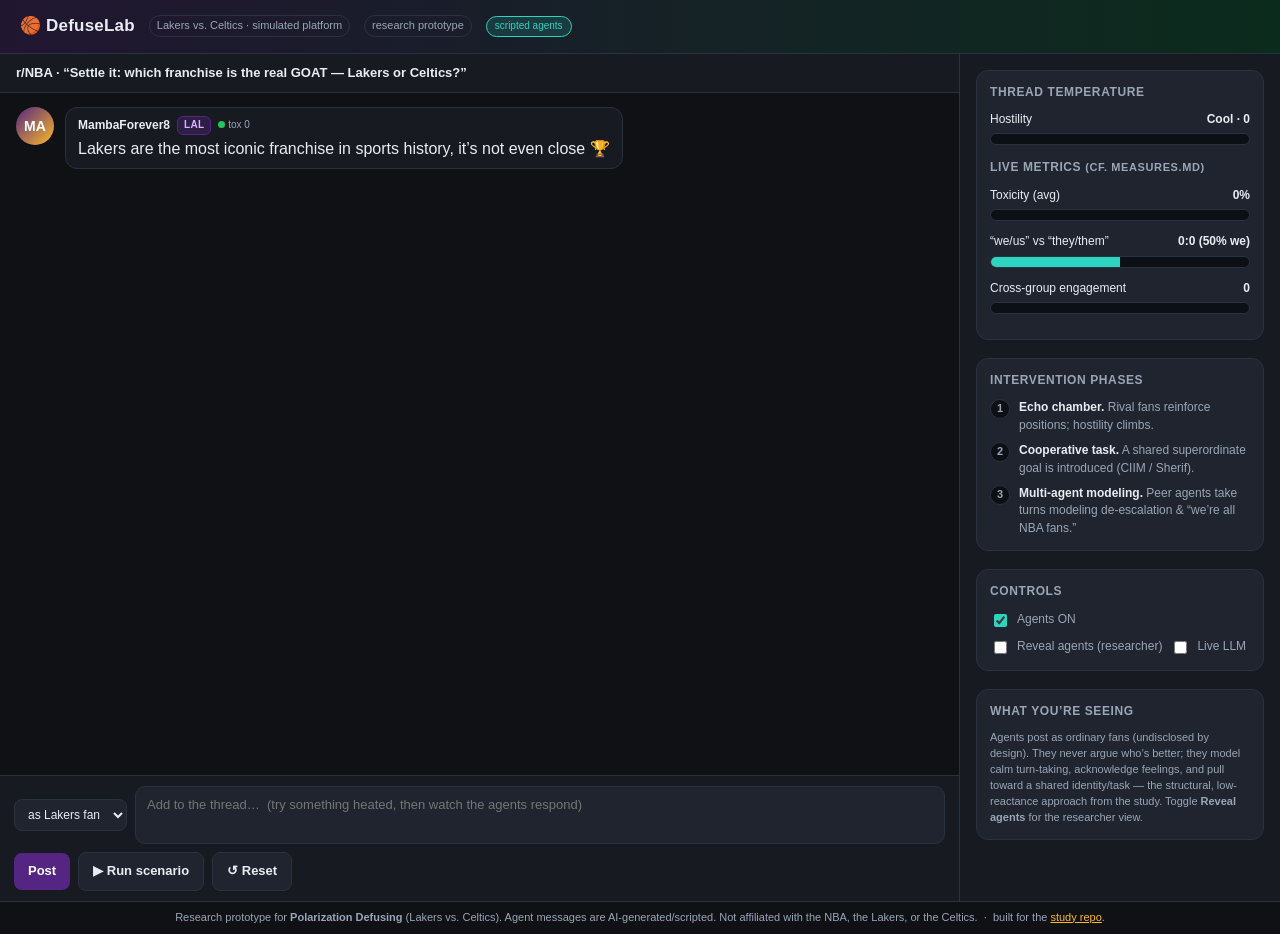
==== index.html @ 8c2cd309 "Hardcode deployed Worker proxy URL (OpenAI live mode wired) PROXY_URL = https://defuselab-proxy.ling" ====
<!DOCTYPE html>
<html lang="en">
<head>
<meta charset="UTF-8" />
<meta name="viewport" content="width=device-width, initial-scale=1.0" />
<title>DefuseLab — Lakers vs. Celtics (Polarization Defusing prototype)</title>
<style>
  :root{
    --lal1:#552583; --lal2:#FDB927; --bos1:#007A33; --bos2:#BA9653;
    --bg:#0f1115; --panel:#171a21; --panel2:#1f242e; --line:#2a3140;
    --txt:#e8edf4; --mut:#9aa6b6; --agent:#2dd4bf;
    --hot:#ef4444; --warm:#f59e0b; --cool:#22c55e;
  }
  *{box-sizing:border-box}
  body{margin:0;font-family:-apple-system,BlinkMacSystemFont,"Segoe UI",Roboto,Helvetica,Arial,sans-serif;
       background:var(--bg);color:var(--txt);line-height:1.45}
  header{padding:14px 20px;border-bottom:1px solid var(--line);display:flex;align-items:center;gap:14px;flex-wrap:wrap;
         background:linear-gradient(90deg,rgba(85,37,131,.25),rgba(0,122,51,.25))}
  header h1{font-size:17px;margin:0;font-weight:700;letter-spacing:.2px}
  .tag{font-size:11px;color:var(--mut);border:1px solid var(--line);padding:2px 7px;border-radius:999px}
  .wrap{display:grid;grid-template-columns:1fr 320px;gap:0;min-height:calc(100vh - 53px)}
  @media(max-width:820px){.wrap{grid-template-columns:1fr}}
  /* feed */
  .feedcol{display:flex;flex-direction:column;border-right:1px solid var(--line);min-width:0}
  .threadbar{padding:10px 16px;border-bottom:1px solid var(--line);display:flex;align-items:center;gap:10px;flex-wrap:wrap;background:var(--panel)}
  .threadbar .title{font-weight:600;font-size:13px}
  .feed{flex:1;overflow-y:auto;padding:14px 16px;display:flex;flex-direction:column;gap:12px}
  .post{display:flex;gap:11px;animation:fade .35s ease}
  @keyframes fade{from{opacity:0;transform:translateY(6px)}to{opacity:1;transform:none}}
  .av{width:38px;height:38px;border-radius:50%;flex:0 0 38px;display:flex;align-items:center;justify-content:center;
      font-weight:700;font-size:14px;color:#fff}
  .av.LAL{background:linear-gradient(135deg,var(--lal1),var(--lal2))}
  .av.BOS{background:linear-gradient(135deg,var(--bos1),var(--bos2))}
  .av.NEU{background:linear-gradient(135deg,#475569,#64748b)}
  .bubble{background:var(--panel);border:1px solid var(--line);border-radius:12px;padding:8px 12px;max-width:78%}
  .post .meta{font-size:12px;color:var(--mut);margin-bottom:2px;display:flex;align-items:center;gap:7px;flex-wrap:wrap}
  .post .name{color:var(--txt);font-weight:600}
  .badge{font-size:10px;padding:1px 6px;border-radius:6px;font-weight:700;letter-spacing:.3px}
  .badge.LAL{background:rgba(85,37,131,.35);color:#d9b3ff;border:1px solid var(--lal1)}
  .badge.BOS{background:rgba(0,122,51,.3);color:#86efac;border:1px solid var(--bos1)}
  .badge.NEU{background:rgba(100,116,139,.3);color:#cbd5e1;border:1px solid #475569}
  .post.agent .bubble{border-color:var(--agent)}
  .reveal .post.agent .bubble{box-shadow:0 0 0 1px var(--agent);background:rgba(45,212,191,.06)}
  .reveal .post.agent .name::after{content:" 🤖";font-size:11px}
  .tox{font-size:10px;color:var(--mut)}
  .dot{width:7px;height:7px;border-radius:50%;display:inline-block}
  /* composer */
  .composer{border-top:1px solid var(--line);padding:10px 14px;background:var(--panel);display:flex;flex-direction:column;gap:8px}
  .composer .row{display:flex;gap:8px;align-items:center}
  textarea{flex:1;resize:none;background:var(--panel2);color:var(--txt);border:1px solid var(--line);border-radius:10px;
           padding:9px 11px;font:inherit;font-size:13px;min-height:38px}
  select,button,input[type=text],input[type=password]{font:inherit}
  select{background:var(--panel2);color:var(--txt);border:1px solid var(--line);border-radius:8px;padding:7px 9px;font-size:12px}
  button{background:var(--lal1);color:#fff;border:none;border-radius:8px;padding:9px 14px;font-weight:600;cursor:pointer;font-size:13px}
  button:hover{filter:brightness(1.12)} button.ghost{background:var(--panel2);border:1px solid var(--line);color:var(--txt)}
  button.bos{background:var(--bos1)} button:disabled{opacity:.5;cursor:not-allowed}
  /* side panel */
  .side{background:var(--panel);overflow-y:auto;padding:16px;display:flex;flex-direction:column;gap:18px}
  .card{background:var(--panel2);border:1px solid var(--line);border-radius:12px;padding:13px}
  .card h3{margin:0 0 10px;font-size:12px;text-transform:uppercase;letter-spacing:.6px;color:var(--mut)}
  .gauge{height:12px;border-radius:999px;background:#0c0f14;overflow:hidden;border:1px solid var(--line)}
  .gauge > span{display:block;height:100%;width:0;transition:width .5s ease,background .5s ease}
  .metric{margin-bottom:12px}
  .metric .lab{display:flex;justify-content:space-between;font-size:12px;margin-bottom:5px}
  .metric .val{font-weight:700}
  .steps{display:flex;flex-direction:column;gap:8px}
  .step{display:flex;gap:9px;align-items:flex-start;font-size:12px;color:var(--mut)}
  .step b{color:var(--txt)} .step.active{color:var(--txt)} .step .n{flex:0 0 20px;height:20px;border-radius:50%;
      background:#0c0f14;border:1px solid var(--line);display:flex;align-items:center;justify-content:center;font-size:11px;font-weight:700}
  .step.active .n{background:var(--agent);color:#04201c;border-color:var(--agent)}
  .ctrls{display:flex;flex-wrap:wrap;gap:8px}
  .toggle{display:flex;align-items:center;gap:7px;font-size:12px;color:var(--mut);cursor:pointer;user-select:none}
  .toggle input{accent-color:var(--agent)}
  .hint{font-size:11px;color:var(--mut)} .hint code{background:#0c0f14;padding:1px 4px;border-radius:4px}
  a{color:var(--lal2)}
  .llmbox{display:none;flex-direction:column;gap:7px;margin-top:8px}
  .llmbox.on{display:flex}
  .llmbox input{background:#0c0f14;color:var(--txt);border:1px solid var(--line);border-radius:8px;padding:7px 9px;font-size:12px}
  .pill{font-size:10px;padding:2px 8px;border-radius:999px;background:rgba(45,212,191,.15);color:var(--agent);border:1px solid var(--agent)}
  footer{padding:8px 16px;border-top:1px solid var(--line);font-size:11px;color:var(--mut);text-align:center}
</style>
</head>
<body>
<header>
  <h1>🏀 DefuseLab</h1>
  <span class="tag">Lakers vs. Celtics · simulated platform</span>
  <span class="tag">research prototype</span>
  <span class="pill" id="modepill">scripted agents</span>
</header>

<div class="wrap">
  <!-- FEED -->
  <div class="feedcol">
    <div class="threadbar">
      <span class="title">r/NBA · “Settle it: which franchise is the real GOAT — Lakers or Celtics?”</span>
    </div>
    <div class="feed" id="feed"></div>
    <div class="composer">
      <div class="row">
        <select id="userTeam" title="Post as">
          <option value="LAL">as Lakers fan</option>
          <option value="BOS">as Celtics fan</option>
        </select>
        <textarea id="input" placeholder="Add to the thread…  (try something heated, then watch the agents respond)"></textarea>
      </div>
      <div class="row">
        <button id="send">Post</button>
        <button id="play" class="ghost">▶ Run scenario</button>
        <button id="reset" class="ghost">↺ Reset</button>
        <span class="hint" id="status"></span>
      </div>
    </div>
  </div>

  <!-- SIDE PANEL -->
  <div class="side">
    <div class="card">
      <h3>Thread temperature</h3>
      <div class="metric">
        <div class="lab"><span>Hostility</span><span class="val" id="tempVal">—</span></div>
        <div class="gauge"><span id="tempBar"></span></div>
      </div>
      <h3 style="margin-top:14px">Live metrics <span class="hint">(cf. measures.md)</span></h3>
      <div class="metric">
        <div class="lab"><span>Toxicity (avg)</span><span class="val" id="mTox">0%</span></div>
        <div class="gauge"><span id="bTox" style="background:var(--hot)"></span></div>
      </div>
      <div class="metric">
        <div class="lab"><span>“we/us” vs “they/them”</span><span class="val" id="mPro">—</span></div>
        <div class="gauge"><span id="bPro" style="background:var(--agent)"></span></div>
      </div>
      <div class="metric">
        <div class="lab"><span>Cross-group engagement</span><span class="val" id="mCross">0</span></div>
        <div class="gauge"><span id="bCross" style="background:var(--cool)"></span></div>
      </div>
    </div>

    <div class="card">
      <h3>Intervention phases</h3>
      <div class="steps" id="steps">
        <div class="step" data-s="1"><span class="n">1</span><div><b>Echo chamber.</b> Rival fans reinforce positions; hostility climbs.</div></div>
        <div class="step" data-s="2"><span class="n">2</span><div><b>Cooperative task.</b> A shared superordinate goal is introduced (CIIM / Sherif).</div></div>
        <div class="step" data-s="3"><span class="n">3</span><div><b>Multi-agent modeling.</b> Peer agents take turns modeling de-escalation & “we’re all NBA fans.”</div></div>
      </div>
    </div>

    <div class="card">
      <h3>Controls</h3>
      <div class="ctrls">
        <label class="toggle"><input type="checkbox" id="agentsOn" checked> Agents ON</label>
        <label class="toggle"><input type="checkbox" id="reveal"> Reveal agents (researcher)</label>
        <label class="toggle"><input type="checkbox" id="llmToggle"> Live LLM</label>
      </div>
      <div class="llmbox" id="llmbox">
        <span class="hint">✅ No key in the browser. Calls your Cloudflare Worker proxy, which holds the Anthropic key as a secret.</span>
        <input type="text" id="proxyUrl" placeholder="https://defuselab-proxy.&lt;your-subdomain&gt;.workers.dev" autocomplete="off">
        <input type="text" id="model" value="gpt-4o-mini" placeholder="model id">
        <div id="ts"></div>
        <span class="hint">Deploy <code>worker/</code> (see repo). Agents use the CIIM peer prompt server-side; a Turnstile check appears here if configured. Falls back to scripted on error.</span>
      </div>
    </div>

    <div class="card">
      <h3>What you’re seeing</h3>
      <p class="hint" style="margin:0">Agents post as ordinary fans (undisclosed by design). They never argue who’s better;
      they model calm turn-taking, acknowledge feelings, and pull toward a shared identity/task — the structural,
      low-reactance approach from the study. Toggle <b>Reveal agents</b> for the researcher view.</p>
    </div>
  </div>
</div>

<footer>
  Research prototype for <b>Polarization Defusing</b> (Lakers vs. Celtics). Agent messages are AI-generated/scripted.
  Not affiliated with the NBA, the Lakers, or the Celtics. &nbsp;·&nbsp; built for the
  <a href="https://github.com/ZENG-LingBo/polarization" target="_blank" rel="noopener">study repo</a>.
</footer>

<script>
/* ---------- config (set after you deploy the Worker; see worker/README.md) ---------- */
const PROXY_URL = "https://defuselab-proxy.lingpo-tseng.workers.dev/";  // Cloudflare Worker proxy (OpenAI)
const TURNSTILE_SITEKEY = "";  // Cloudflare Turnstile SITE key (public). "" = no captcha.

/* ---------- data ---------- */
const HUMANS = {
  LAL:["LakeShow_Dré","MambaForever8","PurpleGold_Tony","ClutchCity_Mar"],
  BOS:["GreenRunsDeep","Celtic_Pride17","BeantownBuckets","TommyPointTara"]
};
const AGENTS = {LAL:"hoopsfan_kev", BOS:"benchmob_lee"};   // the two peer agents (one per lean)

const TOX = ["clown","clowns","trash","delusional","ratio","idiot","stupid","garbage","cope","copium",
  "bandwagon","fraud","overrated","embarrassing","pathetic","cringe","washed","shut up","lmao you","💀","🤡"];
const WE = ["we","us","our","ours","we're","weve"];
const THEY = ["they","them","their","theirs","they're","u","you","your","yall","y'all"];

/* scripted scenario: each item = {team, agent?, text} */
const PHASE1 = [
  {team:"LAL", text:"17 banners and counting. Celtics fans really wake up and choose delusion every morning 🤡"},
  {team:"BOS", text:"18 > 17. cope harder. your whole history is bandwagon LeBron fans lmao"},
  {team:"LAL", text:"bro your team is trash without the refs, sit down"},
  {team:"BOS", text:"ratio. every Lakers fan is a frontrunning clown, can’t stand any of you"},
  {team:"LAL", text:"imagine being this pressed, embarrassing fanbase fr"}
];
const PHASE2 = [
  {team:"BOS", agent:true, text:"ok genuine cross-fanbase challenge instead of the usual: let’s predict tonight’s whole slate together, Lakers + Celtics fans vs the board. if we clear 70% nobody trash talks till friday 😂"},
  {team:"LAL", agent:true, text:"i’m in. i’ll take Denver covering. someone from the BOS side wanna call the Knicks game so we split it?"},
  {team:"BOS", text:"…fine, Knicks lose by double digits, book it"},
  {team:"LAL", text:"lol alright that’s actually a good call"}
];
const PHASE3 = [
  {team:"LAL", agent:true, text:"ngl watching Tatum AND Luka both go nuclear last night was just good basketball. we’re all eating this season 🍿"},
  {team:"BOS", agent:true, text:"haha appreciate you actually saying it. the bench matchup is where it gets fun — what’s the LAL read on it?"},
  {team:"LAL", text:"honestly our second unit is shaky, i’ll admit it"},
  {team:"BOS", agent:true, text:"see this is the convo i come here for, not the ‘ur team trash’ stuff. still rivals but i’d watch a game with you lot"},
  {team:"BOS", text:"ok this thread actually turned out alright lol gg"}
];

/* ---------- state ---------- */
let posts=[], crossCount=0, tid=0, busy=false;
const $=s=>document.querySelector(s);
const feed=$("#feed");

/* ---------- scoring ---------- */
function toxicity(t){
  const s=t.toLowerCase();
  let hits=0; TOX.forEach(w=>{ if(s.includes(w)) hits++; });
  // amplify ALL CAPS and emoji-clown
  if(/[A-Z]{4,}/.test(t)) hits++;
  return Math.min(1, hits/3);
}
function countWords(t,list){ const w=t.toLowerCase().split(/[^a-z']+/); return w.filter(x=>list.includes(x)).length; }

function recompute(){
  const recent=posts.slice(-6);
  const avgTox = posts.length? posts.reduce((a,p)=>a+p.tox,0)/posts.length : 0;
  const temp = recent.length? recent.reduce((a,p)=>a+p.tox,0)/recent.length : 0;
  let we=0,they=0; posts.forEach(p=>{ we+=countWords(p.text,WE); they+=countWords(p.text,THEY); });
  const proRatio = (we+they)? we/(we+they) : .5;

  setGauge("#tempBar","#tempVal", temp, true);
  setBar("#bTox", avgTox); $("#mTox").textContent=Math.round(avgTox*100)+"%";
  setBar("#bPro", proRatio); $("#mPro").textContent= we+":"+they+" ("+Math.round(proRatio*100)+"% we)";
  const crossNorm=Math.min(1, crossCount/6);
  setBar("#bCross", crossNorm); $("#mCross").textContent=crossCount;
}
function setBar(sel,v){ $(sel).style.width=Math.round(v*100)+"%"; }
function setGauge(barSel,valSel,v,temp){
  const el=$(barSel); el.style.width=Math.round(v*100)+"%";
  const c = v>.6? "var(--hot)" : v>.33? "var(--warm)" : "var(--cool)";
  el.style.background=c;
  if(valSel){ const lbl=v>.6?"Hot":v>.33?"Warm":"Cool"; $(valSel).textContent=lbl+" · "+Math.round(v*100); }
}

/* ---------- render ---------- */
function initial(name){ return name.replace(/[^a-zA-Z]/g,"").slice(0,2).toUpperCase()||"?"; }
function addPost(p){
  p.id=++tid; p.tox=toxicity(p.text); posts.push(p);
  if(p.agent || isCross(p)) {}
  const el=document.createElement("div");
  el.className="post"+(p.agent?" agent":"");
  const t=p.team;
  el.innerHTML=`<div class="av ${t}">${initial(p.user)}</div>
    <div class="bubble">
      <div class="meta"><span class="name">${p.user}</span>
        <span class="badge ${t}">${t}</span>
        <span class="tox"><span class="dot" style="background:${p.tox>.6?'var(--hot)':p.tox>.33?'var(--warm)':'var(--cool)'}"></span> tox ${Math.round(p.tox*100)}</span>
      </div>
      <div class="text"></div>
    </div>`;
  el.querySelector(".text").textContent=p.text;
  feed.appendChild(el); feed.scrollTop=feed.scrollHeight;
  recompute();
}
function isCross(p){ return false; }

/* ---------- helpers ---------- */
const sleep=ms=>new Promise(r=>setTimeout(r,ms));
function pick(arr){ return arr[Math.floor(Math.random()*arr.length)]; }
function humanName(team){ return pick(HUMANS[team]); }
function setStep(n){ document.querySelectorAll(".step").forEach(s=>s.classList.toggle("active", +s.dataset.s===n)); }
function status(t){ $("#status").textContent=t; }

/* ---------- scenario player ---------- */
async function runScenario(){
  if(busy) return; busy=true; $("#play").disabled=true; reset(false);
  // phase 1
  setStep(1); status("Phase 1 — echo chamber…");
  for(const m of PHASE1){ addPost({user:humanName(m.team),team:m.team,text:m.text}); await sleep(820); }
  await sleep(500);
  if($("#agentsOn").checked){
    setStep(2); status("Phase 2 — cooperative task introduced…");
    for(const m of PHASE2){ addPost({user:m.agent?AGENTS[m.team]:humanName(m.team),team:m.team,agent:!!m.agent,text:m.text}); if(m.agent) crossCount++; await sleep(950); }
    await sleep(500);
    setStep(3); status("Phase 3 — agents model common identity & turn-taking…");
    for(const m of PHASE3){ addPost({user:m.agent?AGENTS[m.team]:humanName(m.team),team:m.team,agent:!!m.agent,text:m.text}); if(m.agent) crossCount++; recompute(); await sleep(1000); }
    status("Done. Temperature dropped — compare with Agents OFF.");
  } else {
    status("Agents OFF — hostility just compounds. Toggle Agents ON and re-run.");
  }
  setStep(0); busy=false; $("#play").disabled=false;
}

/* ---------- user posting + agent reply ---------- */
async function userSend(){
  const txt=$("#input").value.trim(); if(!txt||busy) return;
  const team=$("#userTeam").value;
  addPost({user:"you", team, text:txt}); $("#input").value="";
  if(!$("#agentsOn").checked) return;
  busy=true; status("an agent is typing…");
  const otherLean = team==="LAL"?"BOS":"LAL";
  await sleep(700);
  let reply;
  if($("#llmToggle").checked && ($("#proxyUrl").value.trim()||PROXY_URL)){
    reply = await llmReply(txt, team, otherLean);
  }
  if(!reply){ reply = scriptedReply(txt, otherLean); }
  addPost({user:AGENTS[otherLean], team:otherLean, agent:true, text:reply});
  crossCount++; recompute(); status(""); busy=false;
}

function scriptedReply(userText, agentTeam){
  const tox=toxicity(userText);
  const A={
    LAL:["lakers"], BOS:["celtics"]
  };
  if(tox>.5){ // acknowledge-then-redirect
    return pick([
      "lol fair, every big fanbase has its clowns 😅 but you clearly know ball — what’s your actual read on the matchup tonight?",
      "respectfully the meltdowns are mutual, we all do the 🤡 thing when our team loses. what got you heated though?",
      "brother it’s a hoops thread, nobody’s getting ratio’d over a bench unit 😭 drop your real take and i’ll engage for real"
    ]);
  }
  if(/we'?re all|nba fans|common|same side|respect/i.test(userText)){ // reinforce discovered identity
    return pick([
      "this is the energy. still rivals obviously but i’d watch a game with you lot any day 🤝",
      "exactly — argue about banners for 200 replies and still say gg. that’s the good stuff"
    ]);
  }
  return pick([ // dual-identity peer + cooperative bid
    "honestly good take. wanna settle it the fun way — build one all-time starting 5 using BOTH franchises? i’ll open with Magic at the 1",
    "as much as i want my side to win, that’s a fair point. this rivalry is the only reason league pass is worth it lol",
    "ngl respect. what’s your realistic ceiling for the season if the role players stay healthy?"
  ]);
}

/* ---------- Turnstile (anti-abuse; only renders if a site key is set) ---------- */
let tsWidgetId=null, tsToken="";
function ensureTurnstile(){
  if(!TURNSTILE_SITEKEY || tsWidgetId!==null) return;
  if(!document.getElementById("ts-script")){
    window.__tsload=()=>{ try{
      tsWidgetId=turnstile.render("#ts",{sitekey:TURNSTILE_SITEKEY,
        callback:t=>{tsToken=t;}, "expired-callback":()=>{tsToken="";}, "error-callback":()=>{tsToken="";}});
    }catch(e){console.warn(e);} };
    const s=document.createElement("script"); s.id="ts-script"; s.async=true; s.defer=true;
    s.src="https://challenges.cloudflare.com/turnstile/v0/api.js?render=explicit&onload=__tsload";
    document.head.appendChild(s);
  }
}

/* ---------- live LLM via Cloudflare Worker proxy (key stays server-side) ---------- */
async function llmReply(userText, userTeam, agentTeam){
  const proxy=($("#proxyUrl").value.trim()||PROXY_URL);
  if(!proxy){ status("set a proxy URL — using scripted."); return null; }
  try{
    status("agent reply via proxy…");
    const res=await fetch(proxy,{
      method:"POST",
      headers:{"content-type":"application/json"},
      body:JSON.stringify({ userText, userTeam, agentTeam, model:$("#model").value.trim()||"gpt-4o-mini", turnstileToken:tsToken })
    });
    if(window.turnstile && tsWidgetId!==null){ try{turnstile.reset(tsWidgetId);}catch(e){} tsToken=""; }
    if(!res.ok){ const e=await res.text(); console.warn("proxy error",res.status,e); status("proxy "+res.status+" — using scripted."); return null; }
    const data=await res.json();
    return (data.text||"").trim()||null;
  }catch(err){ console.warn(err); status("proxy call failed (URL/CORS?) — using scripted."); return null; }
}

/* ---------- reset ---------- */
function reset(seed=true){
  posts=[]; crossCount=0; tid=0; feed.innerHTML=""; setStep(0);
  if(seed){ addPost({user:humanName("LAL"),team:"LAL",text:"Lakers are the most iconic franchise in sports history, it’s not even close 🏆"}); }
  recompute();
}

/* ---------- wire up ---------- */
$("#send").onclick=userSend;
$("#input").addEventListener("keydown",e=>{ if(e.key==="Enter"&&!e.shiftKey){e.preventDefault();userSend();} });
$("#play").onclick=runScenario;
$("#reset").onclick=()=>reset(true);
$("#reveal").onchange=e=>document.body.classList.toggle("reveal",e.target.checked);
$("#llmToggle").onchange=e=>{ const on=e.target.checked; $("#llmbox").classList.toggle("on",on); $("#modepill").textContent=on?"live LLM":"scripted agents"; if(on) ensureTurnstile(); };
if(PROXY_URL) $("#proxyUrl").value=PROXY_URL;
reset(true);
</script>
</body>
</html>
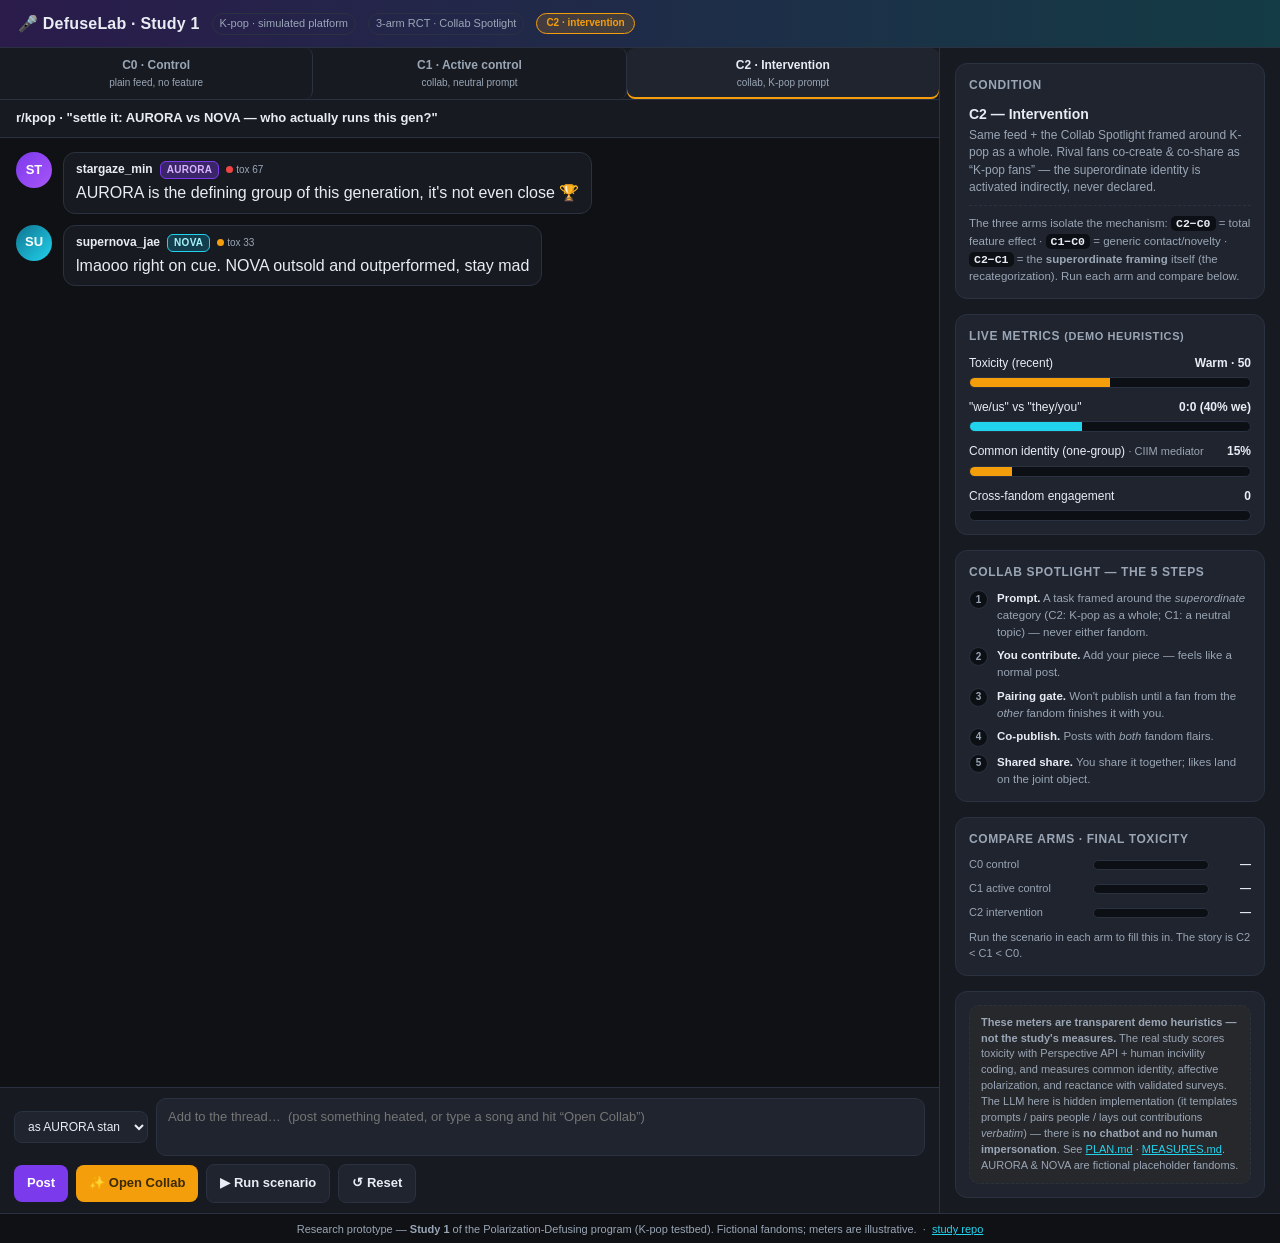
==== commit 050dc4e0: "Make the K-pop demo the front door: index.html, README, METRICS Per PLAN.md §14's recommended next s" ====
--- a/index.html
+++ b/index.html
@@ -3,108 +3,145 @@
 <head>
 <meta charset="UTF-8" />
 <meta name="viewport" content="width=device-width, initial-scale=1.0" />
-<title>DefuseLab — Lakers vs. Celtics (Polarization Defusing prototype)</title>
+<title>DefuseLab — Study 1 (K-pop · 3-arm · Collab Spotlight)</title>
 <style>
   :root{
-    --lal1:#552583; --lal2:#FDB927; --bos1:#007A33; --bos2:#BA9653;
+    --aur1:#7c3aed; --aur2:#a855f7; --nov1:#0e7490; --nov2:#22d3ee; --kpf:#f59e0b;
     --bg:#0f1115; --panel:#171a21; --panel2:#1f242e; --line:#2a3140;
-    --txt:#e8edf4; --mut:#9aa6b6; --agent:#2dd4bf;
-    --hot:#ef4444; --warm:#f59e0b; --cool:#22c55e;
+    --txt:#e8edf4; --mut:#9aa6b6;
+    --hot:#ef4444; --warm:#f59e0b; --cool:#22c55e; --good:#34d399;
   }
   *{box-sizing:border-box}
   body{margin:0;font-family:-apple-system,BlinkMacSystemFont,"Segoe UI",Roboto,Helvetica,Arial,sans-serif;
        background:var(--bg);color:var(--txt);line-height:1.45}
-  header{padding:14px 20px;border-bottom:1px solid var(--line);display:flex;align-items:center;gap:14px;flex-wrap:wrap;
-         background:linear-gradient(90deg,rgba(85,37,131,.25),rgba(0,122,51,.25))}
-  header h1{font-size:17px;margin:0;font-weight:700;letter-spacing:.2px}
+  header{padding:12px 18px;border-bottom:1px solid var(--line);display:flex;align-items:center;gap:12px;flex-wrap:wrap;
+         background:linear-gradient(90deg,rgba(124,58,237,.25),rgba(34,211,238,.22))}
+  header h1{font-size:16px;margin:0;font-weight:700;letter-spacing:.2px}
   .tag{font-size:11px;color:var(--mut);border:1px solid var(--line);padding:2px 7px;border-radius:999px}
-  .wrap{display:grid;grid-template-columns:1fr 320px;gap:0;min-height:calc(100vh - 53px)}
-  @media(max-width:820px){.wrap{grid-template-columns:1fr}}
-  /* feed */
+  .pill{font-size:10px;padding:2px 9px;border-radius:999px;background:rgba(245,158,11,.16);color:var(--kpf);border:1px solid var(--kpf);font-weight:700}
+  .wrap{display:grid;grid-template-columns:1fr 340px;gap:0;min-height:calc(100vh - 50px)}
+  @media(max-width:860px){.wrap{grid-template-columns:1fr}}
   .feedcol{display:flex;flex-direction:column;border-right:1px solid var(--line);min-width:0}
-  .threadbar{padding:10px 16px;border-bottom:1px solid var(--line);display:flex;align-items:center;gap:10px;flex-wrap:wrap;background:var(--panel)}
+  /* arm selector */
+  .arms{display:flex;gap:0;border-bottom:1px solid var(--line);background:var(--panel)}
+  .arms button{flex:1;background:transparent;border:none;border-right:1px solid var(--line);color:var(--mut);
+     padding:9px 8px;cursor:pointer;font:inherit;font-size:12px;font-weight:600;text-align:center}
+  .arms button:last-child{border-right:none}
+  .arms button .sub{display:block;font-size:10px;font-weight:500;color:var(--mut);margin-top:1px}
+  .arms button.on{color:var(--txt);background:var(--panel2);box-shadow:inset 0 -2px 0 var(--kpf)}
+  .threadbar{padding:9px 16px;border-bottom:1px solid var(--line);display:flex;align-items:center;gap:10px;flex-wrap:wrap;background:var(--panel)}
   .threadbar .title{font-weight:600;font-size:13px}
-  .feed{flex:1;overflow-y:auto;padding:14px 16px;display:flex;flex-direction:column;gap:12px}
+  .feed{flex:1;overflow-y:auto;padding:14px 16px;display:flex;flex-direction:column;gap:11px;min-height:280px}
   .post{display:flex;gap:11px;animation:fade .35s ease}
   @keyframes fade{from{opacity:0;transform:translateY(6px)}to{opacity:1;transform:none}}
-  .av{width:38px;height:38px;border-radius:50%;flex:0 0 38px;display:flex;align-items:center;justify-content:center;
-      font-weight:700;font-size:14px;color:#fff}
-  .av.LAL{background:linear-gradient(135deg,var(--lal1),var(--lal2))}
-  .av.BOS{background:linear-gradient(135deg,var(--bos1),var(--bos2))}
-  .av.NEU{background:linear-gradient(135deg,#475569,#64748b)}
-  .bubble{background:var(--panel);border:1px solid var(--line);border-radius:12px;padding:8px 12px;max-width:78%}
+  .av{width:36px;height:36px;border-radius:50%;flex:0 0 36px;display:flex;align-items:center;justify-content:center;
+      font-weight:700;font-size:13px;color:#fff}
+  .av.AUR{background:linear-gradient(135deg,var(--aur1),var(--aur2))}
+  .av.NOV{background:linear-gradient(135deg,var(--nov1),var(--nov2))}
+  .av.SYS{background:linear-gradient(135deg,#475569,#64748b)}
+  .bubble{background:var(--panel);border:1px solid var(--line);border-radius:12px;padding:8px 12px;max-width:80%}
   .post .meta{font-size:12px;color:var(--mut);margin-bottom:2px;display:flex;align-items:center;gap:7px;flex-wrap:wrap}
   .post .name{color:var(--txt);font-weight:600}
   .badge{font-size:10px;padding:1px 6px;border-radius:6px;font-weight:700;letter-spacing:.3px}
-  .badge.LAL{background:rgba(85,37,131,.35);color:#d9b3ff;border:1px solid var(--lal1)}
-  .badge.BOS{background:rgba(0,122,51,.3);color:#86efac;border:1px solid var(--bos1)}
-  .badge.NEU{background:rgba(100,116,139,.3);color:#cbd5e1;border:1px solid #475569}
-  .post.agent .bubble{border-color:var(--agent)}
-  .reveal .post.agent .bubble{box-shadow:0 0 0 1px var(--agent);background:rgba(45,212,191,.06)}
-  .reveal .post.agent .name::after{content:" 🤖";font-size:11px}
+  .badge.AUR{background:rgba(124,58,237,.35);color:#d9b3ff;border:1px solid var(--aur1)}
+  .badge.NOV{background:rgba(14,116,144,.4);color:#a5f3fc;border:1px solid var(--nov2)}
+  .badge.SYS{background:rgba(100,116,139,.3);color:#cbd5e1;border:1px solid #475569}
   .tox{font-size:10px;color:var(--mut)}
   .dot{width:7px;height:7px;border-radius:50%;display:inline-block}
+  /* collab card */
+  .collab{border:1px solid var(--kpf);border-radius:14px;background:linear-gradient(180deg,rgba(245,158,11,.10),rgba(245,158,11,.02));
+     padding:12px 13px;animation:fade .35s ease}
+  .collab .ch{display:flex;align-items:center;gap:8px;font-weight:700;font-size:13px;color:#fde68a;margin-bottom:3px}
+  .collab .cp{font-size:12px;color:var(--txt);margin-bottom:9px}
+  .collab .cbody{display:flex;flex-direction:column;gap:7px}
+  .cc{display:flex;gap:8px;align-items:flex-start;font-size:12.5px}
+  .cc .cav{width:24px;height:24px;border-radius:50%;flex:0 0 24px;display:flex;align-items:center;justify-content:center;font-size:10px;font-weight:700;color:#fff}
+  .cc .cav.AUR{background:linear-gradient(135deg,var(--aur1),var(--aur2))}
+  .cc .cav.NOV{background:linear-gradient(135deg,var(--nov1),var(--nov2))}
+  .cc b{color:var(--txt)}
+  .cwait{font-size:12px;color:var(--mut);font-style:italic;display:flex;align-items:center;gap:7px}
+  .cwait .sp{width:12px;height:12px;border:2px solid var(--line);border-top-color:var(--kpf);border-radius:50%;animation:spin .8s linear infinite}
+  @keyframes spin{to{transform:rotate(360deg)}}
+  .cart{margin-top:6px;padding:8px 10px;border-radius:10px;background:rgba(52,211,153,.10);border:1px solid var(--good);font-size:12.5px;font-weight:600}
+  .cart .flairs{font-size:10px;font-weight:700;margin-left:6px}
+  .cart .fa{color:#d9b3ff}.cart .fn{color:#a5f3fc}
+  .cshare{margin-top:6px;font-size:12px;color:var(--good);display:flex;align-items:center;gap:6px}
   /* composer */
   .composer{border-top:1px solid var(--line);padding:10px 14px;background:var(--panel);display:flex;flex-direction:column;gap:8px}
-  .composer .row{display:flex;gap:8px;align-items:center}
-  textarea{flex:1;resize:none;background:var(--panel2);color:var(--txt);border:1px solid var(--line);border-radius:10px;
+  .composer .row{display:flex;gap:8px;align-items:center;flex-wrap:wrap}
+  textarea{flex:1;min-width:180px;resize:none;background:var(--panel2);color:var(--txt);border:1px solid var(--line);border-radius:10px;
            padding:9px 11px;font:inherit;font-size:13px;min-height:38px}
-  select,button,input[type=text],input[type=password]{font:inherit}
+  select,button{font:inherit}
   select{background:var(--panel2);color:var(--txt);border:1px solid var(--line);border-radius:8px;padding:7px 9px;font-size:12px}
-  button{background:var(--lal1);color:#fff;border:none;border-radius:8px;padding:9px 14px;font-weight:600;cursor:pointer;font-size:13px}
-  button:hover{filter:brightness(1.12)} button.ghost{background:var(--panel2);border:1px solid var(--line);color:var(--txt)}
-  button.bos{background:var(--bos1)} button:disabled{opacity:.5;cursor:not-allowed}
-  /* side panel */
-  .side{background:var(--panel);overflow-y:auto;padding:16px;display:flex;flex-direction:column;gap:18px}
+  button{background:var(--aur1);color:#fff;border:none;border-radius:8px;padding:9px 13px;font-weight:600;cursor:pointer;font-size:13px}
+  button:hover{filter:brightness(1.12)}
+  button.ghost{background:var(--panel2);border:1px solid var(--line);color:var(--txt)}
+  button.kpf{background:var(--kpf);color:#3b2a05}
+  button:disabled{opacity:.45;cursor:not-allowed}
+  /* side */
+  .side{background:var(--panel);overflow-y:auto;padding:15px;display:flex;flex-direction:column;gap:15px}
   .card{background:var(--panel2);border:1px solid var(--line);border-radius:12px;padding:13px}
-  .card h3{margin:0 0 10px;font-size:12px;text-transform:uppercase;letter-spacing:.6px;color:var(--mut)}
-  .gauge{height:12px;border-radius:999px;background:#0c0f14;overflow:hidden;border:1px solid var(--line)}
+  .card h3{margin:0 0 9px;font-size:12px;text-transform:uppercase;letter-spacing:.6px;color:var(--mut)}
+  .condname{font-weight:700;font-size:14px;margin-bottom:3px}
+  .conddesc{font-size:12px;color:var(--mut);margin:0}
+  .contrasts{margin:9px 0 0;padding:9px 0 0;border-top:1px dashed var(--line);font-size:11.5px;color:var(--mut)}
+  .contrasts code{background:#0c0f14;padding:1px 5px;border-radius:5px;color:var(--txt);font-weight:600}
+  .gauge{height:11px;border-radius:999px;background:#0c0f14;overflow:hidden;border:1px solid var(--line)}
   .gauge > span{display:block;height:100%;width:0;transition:width .5s ease,background .5s ease}
-  .metric{margin-bottom:12px}
+  .metric{margin-bottom:11px}
+  .metric:last-child{margin-bottom:0}
   .metric .lab{display:flex;justify-content:space-between;font-size:12px;margin-bottom:5px}
   .metric .val{font-weight:700}
-  .steps{display:flex;flex-direction:column;gap:8px}
-  .step{display:flex;gap:9px;align-items:flex-start;font-size:12px;color:var(--mut)}
-  .step b{color:var(--txt)} .step.active{color:var(--txt)} .step .n{flex:0 0 20px;height:20px;border-radius:50%;
-      background:#0c0f14;border:1px solid var(--line);display:flex;align-items:center;justify-content:center;font-size:11px;font-weight:700}
-  .step.active .n{background:var(--agent);color:#04201c;border-color:var(--agent)}
-  .ctrls{display:flex;flex-wrap:wrap;gap:8px}
-  .toggle{display:flex;align-items:center;gap:7px;font-size:12px;color:var(--mut);cursor:pointer;user-select:none}
-  .toggle input{accent-color:var(--agent)}
+  .steps{display:flex;flex-direction:column;gap:7px}
+  .step{display:flex;gap:9px;align-items:flex-start;font-size:11.5px;color:var(--mut)}
+  .step b{color:var(--txt)} .step.active{color:var(--txt)} .step.done{color:var(--good)}
+  .step .n{flex:0 0 19px;height:19px;border-radius:50%;background:#0c0f14;border:1px solid var(--line);
+     display:flex;align-items:center;justify-content:center;font-size:10px;font-weight:700}
+  .step.active .n{background:var(--kpf);color:#3b2a05;border-color:var(--kpf)}
+  .step.done .n{background:var(--good);color:#063;border-color:var(--good)}
+  .cmp{display:flex;flex-direction:column;gap:8px}
+  .cmprow{display:flex;align-items:center;gap:8px;font-size:11px}
+  .cmprow .k{flex:0 0 116px;color:var(--mut)}
+  .cmprow .bar{flex:1;height:10px;border-radius:999px;background:#0c0f14;border:1px solid var(--line);overflow:hidden}
+  .cmprow .bar > span{display:block;height:100%;width:0;transition:width .5s ease}
+  .cmprow .pv{flex:0 0 34px;text-align:right;font-weight:700}
   .hint{font-size:11px;color:var(--mut)} .hint code{background:#0c0f14;padding:1px 4px;border-radius:4px}
-  a{color:var(--lal2)}
-  .llmbox{display:none;flex-direction:column;gap:7px;margin-top:8px}
-  .llmbox.on{display:flex}
-  .llmbox input{background:#0c0f14;color:var(--txt);border:1px solid var(--line);border-radius:8px;padding:7px 9px;font-size:12px}
-  .pill{font-size:10px;padding:2px 8px;border-radius:999px;background:rgba(45,212,191,.15);color:var(--agent);border:1px solid var(--agent)}
+  .warnbox{font-size:11px;color:var(--mut);border:1px dashed var(--line);border-radius:10px;padding:9px 11px;background:rgba(245,158,11,.04)}
+  a{color:var(--nov2)}
   footer{padding:8px 16px;border-top:1px solid var(--line);font-size:11px;color:var(--mut);text-align:center}
 </style>
 </head>
 <body>
 <header>
-  <h1>🏀 DefuseLab</h1>
-  <span class="tag">Lakers vs. Celtics · simulated platform</span>
-  <span class="tag">research prototype</span>
-  <span class="pill" id="modepill">scripted agents</span>
+  <h1>🎤 DefuseLab · Study 1</h1>
+  <span class="tag">K-pop · simulated platform</span>
+  <span class="tag">3-arm RCT · Collab Spotlight</span>
+  <span class="pill" id="armpill">C2 · intervention</span>
 </header>
 
 <div class="wrap">
   <!-- FEED -->
   <div class="feedcol">
+    <div class="arms" id="arms">
+      <button data-arm="C0"><b>C0 · Control</b><span class="sub">plain feed, no feature</span></button>
+      <button data-arm="C1"><b>C1 · Active control</b><span class="sub">collab, neutral prompt</span></button>
+      <button data-arm="C2" class="on"><b>C2 · Intervention</b><span class="sub">collab, K-pop prompt</span></button>
+    </div>
     <div class="threadbar">
-      <span class="title">r/NBA · “Settle it: which franchise is the real GOAT — Lakers or Celtics?”</span>
+      <span class="title">r/kpop · "settle it: AURORA vs NOVA — who actually runs this gen?"</span>
     </div>
     <div class="feed" id="feed"></div>
     <div class="composer">
       <div class="row">
-        <select id="userTeam" title="Post as">
-          <option value="LAL">as Lakers fan</option>
-          <option value="BOS">as Celtics fan</option>
+        <select id="userFan" title="Post as">
+          <option value="AUR">as AURORA stan</option>
+          <option value="NOV">as NOVA stan</option>
         </select>
-        <textarea id="input" placeholder="Add to the thread…  (try something heated, then watch the agents respond)"></textarea>
+        <textarea id="input" placeholder="Add to the thread…  (post something heated, or type a song and hit “Open Collab”)"></textarea>
       </div>
       <div class="row">
         <button id="send">Post</button>
+        <button id="collab" class="kpf">✨ Open Collab</button>
         <button id="play" class="ghost">▶ Run scenario</button>
         <button id="reset" class="ghost">↺ Reset</button>
         <span class="hint" id="status"></span>
@@ -112,285 +149,332 @@
     </div>
   </div>
 
-  <!-- SIDE PANEL -->
+  <!-- SIDE -->
   <div class="side">
     <div class="card">
-      <h3>Thread temperature</h3>
+      <h3>Condition</h3>
+      <div class="condname" id="condName">C2 — Intervention</div>
+      <p class="conddesc" id="condDesc"></p>
+      <div class="contrasts">
+        The three arms isolate the mechanism: <code>C2−C0</code> = total feature effect ·
+        <code>C1−C0</code> = generic contact/novelty · <code>C2−C1</code> = the
+        <b>superordinate framing</b> itself (the recategorization). Run each arm and compare below.
+      </div>
+    </div>
+
+    <div class="card">
+      <h3>Live metrics <span class="hint">(demo heuristics)</span></h3>
       <div class="metric">
-        <div class="lab"><span>Hostility</span><span class="val" id="tempVal">—</span></div>
-        <div class="gauge"><span id="tempBar"></span></div>
-      </div>
-      <h3 style="margin-top:14px">Live metrics <span class="hint">(cf. measures.md)</span></h3>
+        <div class="lab"><span>Toxicity (recent)</span><span class="val" id="mTox">—</span></div>
+        <div class="gauge"><span id="bTox"></span></div>
+      </div>
       <div class="metric">
-        <div class="lab"><span>Toxicity (avg)</span><span class="val" id="mTox">0%</span></div>
-        <div class="gauge"><span id="bTox" style="background:var(--hot)"></span></div>
+        <div class="lab"><span>"we/us" vs "they/you"</span><span class="val" id="mPro">—</span></div>
+        <div class="gauge"><span id="bPro" style="background:var(--nov2)"></span></div>
       </div>
       <div class="metric">
-        <div class="lab"><span>“we/us” vs “they/them”</span><span class="val" id="mPro">—</span></div>
-        <div class="gauge"><span id="bPro" style="background:var(--agent)"></span></div>
+        <div class="lab"><span>Common identity (one-group) <span class="hint">· CIIM mediator</span></span><span class="val" id="mCi">—</span></div>
+        <div class="gauge"><span id="bCi" style="background:var(--kpf)"></span></div>
       </div>
       <div class="metric">
-        <div class="lab"><span>Cross-group engagement</span><span class="val" id="mCross">0</span></div>
-        <div class="gauge"><span id="bCross" style="background:var(--cool)"></span></div>
+        <div class="lab"><span>Cross-fandom engagement</span><span class="val" id="mCross">0</span></div>
+        <div class="gauge"><span id="bCross" style="background:var(--good)"></span></div>
       </div>
     </div>
 
     <div class="card">
-      <h3>Intervention phases</h3>
+      <h3>Collab Spotlight — the 5 steps</h3>
       <div class="steps" id="steps">
-        <div class="step" data-s="1"><span class="n">1</span><div><b>Echo chamber.</b> Rival fans reinforce positions; hostility climbs.</div></div>
-        <div class="step" data-s="2"><span class="n">2</span><div><b>Cooperative task.</b> A shared superordinate goal is introduced (CIIM / Sherif).</div></div>
-        <div class="step" data-s="3"><span class="n">3</span><div><b>Multi-agent modeling.</b> Peer agents take turns modeling de-escalation & “we’re all NBA fans.”</div></div>
+        <div class="step" data-s="1"><span class="n">1</span><div><b>Prompt.</b> A task framed around the <i>superordinate</i> category (C2: K-pop as a whole; C1: a neutral topic) — never either fandom.</div></div>
+        <div class="step" data-s="2"><span class="n">2</span><div><b>You contribute.</b> Add your piece — feels like a normal post.</div></div>
+        <div class="step" data-s="3"><span class="n">3</span><div><b>Pairing gate.</b> Won't publish until a fan from the <i>other</i> fandom finishes it with you.</div></div>
+        <div class="step" data-s="4"><span class="n">4</span><div><b>Co-publish.</b> Posts with <i>both</i> fandom flairs.</div></div>
+        <div class="step" data-s="5"><span class="n">5</span><div><b>Shared share.</b> You share it together; likes land on the joint object.</div></div>
       </div>
     </div>
 
     <div class="card">
-      <h3>Controls</h3>
-      <div class="ctrls">
-        <label class="toggle"><input type="checkbox" id="agentsOn" checked> Agents ON</label>
-        <label class="toggle"><input type="checkbox" id="reveal"> Reveal agents (researcher)</label>
-        <label class="toggle"><input type="checkbox" id="llmToggle"> Live LLM</label>
-      </div>
-      <div class="llmbox" id="llmbox">
-        <span class="hint">✅ No key in the browser. Calls your Cloudflare Worker proxy, which holds the Anthropic key as a secret.</span>
-        <input type="text" id="proxyUrl" placeholder="https://defuselab-proxy.&lt;your-subdomain&gt;.workers.dev" autocomplete="off">
-        <input type="text" id="model" value="gpt-4o-mini" placeholder="model id">
-        <div id="ts"></div>
-        <span class="hint">Deploy <code>worker/</code> (see repo). Agents use the CIIM peer prompt server-side; a Turnstile check appears here if configured. Falls back to scripted on error.</span>
-      </div>
+      <h3>Compare arms · final toxicity</h3>
+      <div class="cmp" id="cmp">
+        <div class="cmprow"><span class="k">C0 control</span><span class="bar"><span id="cmpC0" style="background:var(--hot)"></span></span><span class="pv" id="pvC0">—</span></div>
+        <div class="cmprow"><span class="k">C1 active control</span><span class="bar"><span id="cmpC1" style="background:var(--warm)"></span></span><span class="pv" id="pvC1">—</span></div>
+        <div class="cmprow"><span class="k">C2 intervention</span><span class="bar"><span id="cmpC2" style="background:var(--good)"></span></span><span class="pv" id="pvC2">—</span></div>
+      </div>
+      <p class="hint" style="margin:9px 0 0">Run the scenario in each arm to fill this in. The story is C2 &lt; C1 &lt; C0.</p>
     </div>
 
     <div class="card">
-      <h3>What you’re seeing</h3>
-      <p class="hint" style="margin:0">Agents post as ordinary fans (undisclosed by design). They never argue who’s better;
-      they model calm turn-taking, acknowledge feelings, and pull toward a shared identity/task — the structural,
-      low-reactance approach from the study. Toggle <b>Reveal agents</b> for the researcher view.</p>
+      <div class="warnbox">
+        <b>These meters are transparent demo heuristics — not the study's measures.</b> The real study
+        scores toxicity with Perspective API + human incivility coding, and measures common identity,
+        affective polarization, and reactance with validated surveys. The LLM here is hidden
+        implementation (it templates prompts / pairs people / lays out contributions <i>verbatim</i>) —
+        there is <b>no chatbot and no human impersonation</b>. See
+        <a href="PLAN.md">PLAN.md</a> · <a href="MEASURES.md">MEASURES.md</a>. AURORA &amp; NOVA are
+        fictional placeholder fandoms.
+      </div>
     </div>
   </div>
 </div>
 
 <footer>
-  Research prototype for <b>Polarization Defusing</b> (Lakers vs. Celtics). Agent messages are AI-generated/scripted.
-  Not affiliated with the NBA, the Lakers, or the Celtics. &nbsp;·&nbsp; built for the
-  <a href="https://github.com/ZENG-LingBo/polarization" target="_blank" rel="noopener">study repo</a>.
+  Research prototype — <b>Study 1</b> of the Polarization-Defusing program (K-pop testbed).
+  Fictional fandoms; meters are illustrative. &nbsp;·&nbsp;
+  <a href="https://github.com/ZENG-LingBo/polarization" target="_blank" rel="noopener">study repo</a>
 </footer>
 
 <script>
-/* ---------- config (set after you deploy the Worker; see worker/README.md) ---------- */
-const PROXY_URL = "https://defuselab-proxy.lingpo-tseng.workers.dev/";  // Cloudflare Worker proxy (OpenAI)
-const TURNSTILE_SITEKEY = "";  // Cloudflare Turnstile SITE key (public). "" = no captcha.
-
 /* ---------- data ---------- */
-const HUMANS = {
-  LAL:["LakeShow_Dré","MambaForever8","PurpleGold_Tony","ClutchCity_Mar"],
-  BOS:["GreenRunsDeep","Celtic_Pride17","BeantownBuckets","TommyPointTara"]
+const FAN = {
+  AUR:{name:"AURORA", stans:["aurora_skye","violet_hour","stargaze_min","AUR_eternal"]},
+  NOV:{name:"NOVA",  stans:["nova_pulse","cyan_beat","supernova_jae","NOV_orbit"]}
 };
-const AGENTS = {LAL:"hoopsfan_kev", BOS:"benchmob_lee"};   // the two peer agents (one per lean)
-
-const TOX = ["clown","clowns","trash","delusional","ratio","idiot","stupid","garbage","cope","copium",
-  "bandwagon","fraud","overrated","embarrassing","pathetic","cringe","washed","shut up","lmao you","💀","🤡"];
-const WE = ["we","us","our","ours","we're","weve"];
+const other = f => f==="AUR" ? "NOV" : "AUR";
+
+/* demo toxicity lexicon (illustrative; fandom-flavored). NOTE: real study validates this against
+   a coding scheme — competitive jargon like "flop"/"nugu" is NOT auto-counted as incivility there. */
+const TOX = ["clown","clowns","trash","delusional","ratio","idiot","stupid","talentless","untalented",
+  "garbage","cope","copium","washed","fraud","overrated","embarrassing","pathetic","cringe","mid",
+  "flop","flopped","nugu","industry plant","mass-report","mass report","brainrot","shut up","🤡","💀"];
+const WE = ["we","us","our","ours","we're","weve","both","together"];
 const THEY = ["they","them","their","theirs","they're","u","you","your","yall","y'all"];
 
-/* scripted scenario: each item = {team, agent?, text} */
-const PHASE1 = [
-  {team:"LAL", text:"17 banners and counting. Celtics fans really wake up and choose delusion every morning 🤡"},
-  {team:"BOS", text:"18 > 17. cope harder. your whole history is bandwagon LeBron fans lmao"},
-  {team:"LAL", text:"bro your team is trash without the refs, sit down"},
-  {team:"BOS", text:"ratio. every Lakers fan is a frontrunning clown, can’t stand any of you"},
-  {team:"LAL", text:"imagine being this pressed, embarrassing fanbase fr"}
+/* shared hostility phase */
+const P1 = [
+  {fan:"AUR", text:"NOVA's comeback completely flopped, those live vocals were embarrassing 💀 industry plant energy"},
+  {fan:"NOV", text:"ratio. AURORA stans woke up and chose delusion again, your faves are mid and talentless lol"},
+  {fan:"AUR", text:"cope harder, nobody's streaming NOVA, washed after one era 🤡"},
+  {fan:"NOV", text:"imagine being this pressed over a nugu group, embarrassing fanbase fr"},
+  {fan:"AUR", text:"y'all mass-report everything bc you can't handle real talent, clowns the lot of you"}
 ];
-const PHASE2 = [
-  {team:"BOS", agent:true, text:"ok genuine cross-fanbase challenge instead of the usual: let’s predict tonight’s whole slate together, Lakers + Celtics fans vs the board. if we clear 70% nobody trash talks till friday 😂"},
-  {team:"LAL", agent:true, text:"i’m in. i’ll take Denver covering. someone from the BOS side wanna call the Knicks game so we split it?"},
-  {team:"BOS", text:"…fine, Knicks lose by double digits, book it"},
-  {team:"LAL", text:"lol alright that’s actually a good call"}
-];
-const PHASE3 = [
-  {team:"LAL", agent:true, text:"ngl watching Tatum AND Luka both go nuclear last night was just good basketball. we’re all eating this season 🍿"},
-  {team:"BOS", agent:true, text:"haha appreciate you actually saying it. the bench matchup is where it gets fun — what’s the LAL read on it?"},
-  {team:"LAL", text:"honestly our second unit is shaky, i’ll admit it"},
-  {team:"BOS", agent:true, text:"see this is the convo i come here for, not the ‘ur team trash’ stuff. still rivals but i’d watch a game with you lot"},
-  {team:"BOS", text:"ok this thread actually turned out alright lol gg"}
-];
+/* C2: superordinate-framed collab + identity-activating warm exchange */
+const COLLAB = {
+  C2:{
+    prompt:'✨ K-pop Collab — "Add the song that made YOU fall for K-pop." Publishes only once an AURORA stan AND a NOVA stan both add one.',
+    ph:"the song that got you into K-pop…",
+    a:{fan:"AUR", text:"adding 'Eternal' — that final bridge is the exact moment I fell for K-pop"},
+    b:{fan:"NOV", text:"oh that's a real pick. throwing in 'Supernova' — the choreo is what pulled me in"},
+    art:'🎵 "The songs that made us fall for K-pop"',
+    warm:[
+      {fan:"AUR", text:"ngl we actually have similar taste… this playlist kind of goes hard"},
+      {fan:"NOV", text:"haha yeah. still rivals but we're both just here for the music tbh 🤝"},
+      {fan:"AUR", text:"ok real talk, our bias and yours both ate on that stage"},
+      {fan:"NOV", text:"see this is the convo i come here for, not the ratio stuff"},
+      {fan:"AUR", text:"facts, we can argue who outsold and still share a playlist lol gg"}
+    ]
+  },
+  C1:{
+    prompt:'🍜 Collab — "Add your top comfort food." Publishes once a fan from each side adds one.',
+    ph:"your comfort food…",
+    a:{fan:"AUR", text:"tteokbokki, no debate"},
+    b:{fan:"NOV", text:"ok fair, adding ramen + extra cheese"},
+    art:'🍜 "Comfort foods"',
+    warm:[
+      {fan:"AUR", text:"lol ok that was kinda fun ngl"},
+      {fan:"NOV", text:"yeah not bad"},
+      {fan:"AUR", text:"anyway NOVA still trash, that won't change lol"},
+      {fan:"NOV", text:"clown behavior, AURORA stays delusional 🤡"}
+    ]
+  }
+};
+const COND = {
+  C0:{name:"C0 — Control", desc:"A plain K-pop feed: posts, replies, flair — and no Collab feature. This is the baseline: what rival-fandom hostility looks like untouched."},
+  C1:{name:"C1 — Active control", desc:"Same feed + a cross-fandom Collab framed around a NEUTRAL topic. Holds contact, collaboration and novelty constant — but without the K-pop superordinate framing."},
+  C2:{name:"C2 — Intervention", desc:"Same feed + the Collab Spotlight framed around K-pop as a whole. Rival fans co-create & co-share as “K-pop fans” — the superordinate identity is activated indirectly, never declared."}
+};
 
 /* ---------- state ---------- */
-let posts=[], crossCount=0, tid=0, busy=false;
+let posts=[], crossEng=0, tid=0, busy=false, collabDone=null, arm="C2";
+const results={C0:null,C1:null,C2:null};
 const $=s=>document.querySelector(s);
 const feed=$("#feed");
+const sleep=ms=>new Promise(r=>setTimeout(r,ms));
+const pick=a=>a[Math.floor(Math.random()*a.length)];
+const stan=f=>pick(FAN[f].stans);
+const clamp=(v,a=0,b=1)=>Math.max(a,Math.min(b,v));
+const status=t=>$("#status").textContent=t;
 
 /* ---------- scoring ---------- */
 function toxicity(t){
-  const s=t.toLowerCase();
-  let hits=0; TOX.forEach(w=>{ if(s.includes(w)) hits++; });
-  // amplify ALL CAPS and emoji-clown
+  const s=t.toLowerCase(); let hits=0;
+  TOX.forEach(w=>{ if(s.includes(w)) hits++; });
   if(/[A-Z]{4,}/.test(t)) hits++;
-  return Math.min(1, hits/3);
-}
-function countWords(t,list){ const w=t.toLowerCase().split(/[^a-z']+/); return w.filter(x=>list.includes(x)).length; }
+  return clamp(hits/3);
+}
+function countWords(t,list){ return t.toLowerCase().split(/[^a-z']+/).filter(x=>list.includes(x)).length; }
 
 function recompute(){
   const recent=posts.slice(-6);
-  const avgTox = posts.length? posts.reduce((a,p)=>a+p.tox,0)/posts.length : 0;
-  const temp = recent.length? recent.reduce((a,p)=>a+p.tox,0)/recent.length : 0;
+  const tox = recent.length? recent.reduce((a,p)=>a+p.tox,0)/recent.length : 0;
   let we=0,they=0; posts.forEach(p=>{ we+=countWords(p.text,WE); they+=countWords(p.text,THEY); });
-  const proRatio = (we+they)? we/(we+they) : .5;
-
-  setGauge("#tempBar","#tempVal", temp, true);
-  setBar("#bTox", avgTox); $("#mTox").textContent=Math.round(avgTox*100)+"%";
-  setBar("#bPro", proRatio); $("#mPro").textContent= we+":"+they+" ("+Math.round(proRatio*100)+"% we)";
-  const crossNorm=Math.min(1, crossCount/6);
-  setBar("#bCross", crossNorm); $("#mCross").textContent=crossCount;
+  const total=we+they, weShare= total? we/total : 0.4;
+  const crossNorm=clamp(crossEng/6);
+  const boost = collabDone==="super"?0.55 : collabDone==="neutral"?0.20 : 0;
+  const ci = clamp(0.05 + 0.25*weShare + boost + 0.12*crossNorm);
+
+  setGauge("#bTox","#mTox",tox,true);
+  setBar("#bPro",weShare); $("#mPro").textContent=we+":"+they+" ("+Math.round(weShare*100)+"% we)";
+  setBar("#bCi",ci); $("#mCi").textContent=Math.round(ci*100)+"%";
+  setBar("#bCross",crossNorm); $("#mCross").textContent=crossEng;
+  return {tox,ci};
 }
 function setBar(sel,v){ $(sel).style.width=Math.round(v*100)+"%"; }
 function setGauge(barSel,valSel,v,temp){
   const el=$(barSel); el.style.width=Math.round(v*100)+"%";
-  const c = v>.6? "var(--hot)" : v>.33? "var(--warm)" : "var(--cool)";
-  el.style.background=c;
+  el.style.background = v>.6?"var(--hot)":v>.33?"var(--warm)":"var(--cool)";
   if(valSel){ const lbl=v>.6?"Hot":v>.33?"Warm":"Cool"; $(valSel).textContent=lbl+" · "+Math.round(v*100); }
 }
 
 /* ---------- render ---------- */
-function initial(name){ return name.replace(/[^a-zA-Z]/g,"").slice(0,2).toUpperCase()||"?"; }
+const initial=n=>n.replace(/[^a-zA-Z]/g,"").slice(0,2).toUpperCase()||"?";
 function addPost(p){
   p.id=++tid; p.tox=toxicity(p.text); posts.push(p);
-  if(p.agent || isCross(p)) {}
   const el=document.createElement("div");
-  el.className="post"+(p.agent?" agent":"");
-  const t=p.team;
-  el.innerHTML=`<div class="av ${t}">${initial(p.user)}</div>
-    <div class="bubble">
-      <div class="meta"><span class="name">${p.user}</span>
-        <span class="badge ${t}">${t}</span>
-        <span class="tox"><span class="dot" style="background:${p.tox>.6?'var(--hot)':p.tox>.33?'var(--warm)':'var(--cool)'}"></span> tox ${Math.round(p.tox*100)}</span>
-      </div>
-      <div class="text"></div>
-    </div>`;
+  el.className="post";
+  el.innerHTML=`<div class="av ${p.fan}">${initial(p.user)}</div>
+    <div class="bubble"><div class="meta"><span class="name"></span>
+      <span class="badge ${p.fan}">${p.fan==="SYS"?"SYSTEM":FAN[p.fan].name}</span>
+      <span class="tox"><span class="dot" style="background:${p.tox>.6?'var(--hot)':p.tox>.33?'var(--warm)':'var(--cool)'}"></span> tox ${Math.round(p.tox*100)}</span>
+    </div><div class="text"></div></div>`;
+  el.querySelector(".name").textContent=p.user;
   el.querySelector(".text").textContent=p.text;
   feed.appendChild(el); feed.scrollTop=feed.scrollHeight;
   recompute();
 }
-function isCross(p){ return false; }
-
-/* ---------- helpers ---------- */
-const sleep=ms=>new Promise(r=>setTimeout(r,ms));
-function pick(arr){ return arr[Math.floor(Math.random()*arr.length)]; }
-function humanName(team){ return pick(HUMANS[team]); }
-function setStep(n){ document.querySelectorAll(".step").forEach(s=>s.classList.toggle("active", +s.dataset.s===n)); }
-function status(t){ $("#status").textContent=t; }
-
-/* ---------- scenario player ---------- */
+
+/* collab card */
+function addCollabCard(promptText){
+  const el=document.createElement("div"); el.className="collab";
+  el.innerHTML=`<div class="ch">✨ Collab Spotlight</div><div class="cp"></div><div class="cbody"></div>`;
+  el.querySelector(".cp").textContent=promptText;
+  feed.appendChild(el); feed.scrollTop=feed.scrollHeight; return el;
+}
+function addContribution(card,fan,user,text){
+  const r=document.createElement("div"); r.className="cc";
+  r.innerHTML=`<div class="cav ${fan}">${initial(user)}</div><div><b></b> <span class="t"></span></div>`;
+  r.querySelector("b").textContent=user;
+  r.querySelector(".t").textContent=text;
+  card.querySelector(".cbody").appendChild(r); feed.scrollTop=feed.scrollHeight;
+}
+function addWaiting(card){
+  const r=document.createElement("div"); r.className="cwait"; r.id="cwait";
+  r.innerHTML=`<span class="sp"></span> waiting for a fan from the other group to finish this with you…`;
+  card.querySelector(".cbody").appendChild(r); feed.scrollTop=feed.scrollHeight;
+}
+function clearWaiting(){ const w=$("#cwait"); if(w) w.remove(); }
+function addArtifact(card,title){
+  const r=document.createElement("div"); r.className="cart";
+  r.innerHTML=`${title} <span class="flairs"><span class="fa">▣ AURORA</span> × <span class="fn">▣ NOVA</span></span>`;
+  card.querySelector(".cbody").appendChild(r); feed.scrollTop=feed.scrollHeight;
+}
+function addShare(card){
+  const r=document.createElement("div"); r.className="cshare";
+  r.textContent="↗ shared together · 142 likes on the joint post";
+  card.querySelector(".cbody").appendChild(r); feed.scrollTop=feed.scrollHeight;
+}
+
+/* steps */
+function setStep(n){ document.querySelectorAll(".step").forEach(s=>{
+  const i=+s.dataset.s; s.classList.toggle("active",i===n); s.classList.toggle("done",n>0&&i<n);
+});}
+function clearSteps(){ document.querySelectorAll(".step").forEach(s=>s.classList.remove("active","done")); }
+
+/* ---------- the Collab flow (used by scenario AND the button) ---------- */
+async function runCollab(viewerText){
+  if(arm==="C0"){ status("C0 has no feature — switch to C1 or C2."); return; }
+  const C=COLLAB[arm]; busy=true; $("#collab").disabled=true; $("#play").disabled=true;
+  const card=addCollabCard(C.prompt);
+  setStep(1); await sleep(650);
+  setStep(2);
+  const youFan=$("#userFan").value;
+  if(viewerText){ addContribution(card,youFan,"you",viewerText); }
+  else { addContribution(card,C.a.fan,stan(C.a.fan),C.a.text); }
+  crossEng++; recompute(); await sleep(850);
+  setStep(3); addWaiting(card); await sleep(1100);
+  clearWaiting();
+  const oFan = viewerText? other(youFan) : C.b.fan;
+  const oText = (oFan==="NOV")? C.b.text : C.a.text;
+  addContribution(card,oFan,stan(oFan),oText);
+  crossEng++; recompute(); await sleep(800);
+  setStep(4); addArtifact(card,C.art); await sleep(750);
+  setStep(5); addShare(card);
+  collabDone = arm==="C2" ? "super" : "neutral";
+  crossEng++; recompute(); await sleep(700);
+  for(const m of C.warm){ addPost({fan:m.fan,user:stan(m.fan),text:m.text}); await sleep(850); }
+  setStep(0); clearSteps(); recompute();
+  busy=false; $("#collab").disabled=(arm==="C0"); $("#play").disabled=false;
+}
+
+/* ---------- scenario ---------- */
 async function runScenario(){
-  if(busy) return; busy=true; $("#play").disabled=true; reset(false);
-  // phase 1
-  setStep(1); status("Phase 1 — echo chamber…");
-  for(const m of PHASE1){ addPost({user:humanName(m.team),team:m.team,text:m.text}); await sleep(820); }
-  await sleep(500);
-  if($("#agentsOn").checked){
-    setStep(2); status("Phase 2 — cooperative task introduced…");
-    for(const m of PHASE2){ addPost({user:m.agent?AGENTS[m.team]:humanName(m.team),team:m.team,agent:!!m.agent,text:m.text}); if(m.agent) crossCount++; await sleep(950); }
-    await sleep(500);
-    setStep(3); status("Phase 3 — agents model common identity & turn-taking…");
-    for(const m of PHASE3){ addPost({user:m.agent?AGENTS[m.team]:humanName(m.team),team:m.team,agent:!!m.agent,text:m.text}); if(m.agent) crossCount++; recompute(); await sleep(1000); }
-    status("Done. Temperature dropped — compare with Agents OFF.");
+  if(busy) return; reset(false); busy=true; $("#play").disabled=true; $("#collab").disabled=true;
+  status("Phase 1 — rival fandoms escalate…");
+  for(const m of P1){ addPost({fan:m.fan,user:stan(m.fan),text:m.text}); await sleep(780); }
+  await sleep(400);
+  if(arm==="C0"){
+    const more=[
+      {fan:"NOV", text:"AURORA stans are the most delulu fanbase alive, embarrassing 🤡"},
+      {fan:"AUR", text:"says the clowns who mass-report everything, talentless faves lmao"},
+      {fan:"NOV", text:"trash group, trash stans, this is why nobody likes y'all"}
+    ];
+    for(const m of more){ addPost({fan:m.fan,user:stan(m.fan),text:m.text}); await sleep(700); }
+    status("C0 — no feature: hostility just compounds.");
   } else {
-    status("Agents OFF — hostility just compounds. Toggle Agents ON and re-run.");
+    status(arm==="C2" ? "The K-pop Collab Spotlight surfaces in-feed…" : "A neutral collab surfaces in-feed…");
+    busy=false; await runCollab(null); busy=true;
+    status(arm==="C2"
+      ? "C2 — they co-create as K-pop fans; toxicity falls, common identity rises."
+      : "C1 — pleasant contact, but no shared-identity framing → common identity barely moves.");
   }
-  setStep(0); busy=false; $("#play").disabled=false;
-}
-
-/* ---------- user posting + agent reply ---------- */
-async function userSend(){
+  const r=recompute(); results[arm]=r.tox; renderCompare();
+  busy=false; $("#play").disabled=false; $("#collab").disabled=(arm==="C0");
+}
+
+function renderCompare(){
+  ["C0","C1","C2"].forEach(a=>{
+    const v=results[a];
+    $("#cmp"+a).style.width = v==null? "0%" : Math.round(v*100)+"%";
+    $("#pv"+a).textContent = v==null? "—" : Math.round(v*100);
+  });
+}
+
+/* ---------- user posting ---------- */
+function userSend(){
   const txt=$("#input").value.trim(); if(!txt||busy) return;
-  const team=$("#userTeam").value;
-  addPost({user:"you", team, text:txt}); $("#input").value="";
-  if(!$("#agentsOn").checked) return;
-  busy=true; status("an agent is typing…");
-  const otherLean = team==="LAL"?"BOS":"LAL";
-  await sleep(700);
-  let reply;
-  if($("#llmToggle").checked && ($("#proxyUrl").value.trim()||PROXY_URL)){
-    reply = await llmReply(txt, team, otherLean);
+  addPost({fan:$("#userFan").value,user:"you",text:txt}); $("#input").value="";
+}
+function openCollabFromInput(){
+  if(busy) return;
+  const txt=$("#input").value.trim(); $("#input").value="";
+  runCollab(txt||null);
+}
+
+/* ---------- arm switch + reset ---------- */
+function setArm(a){
+  arm=a; collabDone=null;
+  document.querySelectorAll("#arms button").forEach(b=>b.classList.toggle("on",b.dataset.arm===a));
+  $("#armpill").textContent = a+" · "+(a==="C0"?"control":a==="C1"?"active control":"intervention");
+  $("#condName").textContent=COND[a].name; $("#condDesc").textContent=COND[a].desc;
+  $("#collab").disabled=(a==="C0");
+  reset(true);
+}
+function reset(seed=true){
+  posts=[]; crossEng=0; tid=0; collabDone=null; feed.innerHTML=""; clearSteps();
+  if(seed){
+    addPost({fan:"AUR",user:stan("AUR"),text:"AURORA is the defining group of this generation, it's not even close 🏆"});
+    addPost({fan:"NOV",user:stan("NOV"),text:"lmaooo right on cue. NOVA outsold and outperformed, stay mad"});
   }
-  if(!reply){ reply = scriptedReply(txt, otherLean); }
-  addPost({user:AGENTS[otherLean], team:otherLean, agent:true, text:reply});
-  crossCount++; recompute(); status(""); busy=false;
-}
-
-function scriptedReply(userText, agentTeam){
-  const tox=toxicity(userText);
-  const A={
-    LAL:["lakers"], BOS:["celtics"]
-  };
-  if(tox>.5){ // acknowledge-then-redirect
-    return pick([
-      "lol fair, every big fanbase has its clowns 😅 but you clearly know ball — what’s your actual read on the matchup tonight?",
-      "respectfully the meltdowns are mutual, we all do the 🤡 thing when our team loses. what got you heated though?",
-      "brother it’s a hoops thread, nobody’s getting ratio’d over a bench unit 😭 drop your real take and i’ll engage for real"
-    ]);
-  }
-  if(/we'?re all|nba fans|common|same side|respect/i.test(userText)){ // reinforce discovered identity
-    return pick([
-      "this is the energy. still rivals obviously but i’d watch a game with you lot any day 🤝",
-      "exactly — argue about banners for 200 replies and still say gg. that’s the good stuff"
-    ]);
-  }
-  return pick([ // dual-identity peer + cooperative bid
-    "honestly good take. wanna settle it the fun way — build one all-time starting 5 using BOTH franchises? i’ll open with Magic at the 1",
-    "as much as i want my side to win, that’s a fair point. this rivalry is the only reason league pass is worth it lol",
-    "ngl respect. what’s your realistic ceiling for the season if the role players stay healthy?"
-  ]);
-}
-
-/* ---------- Turnstile (anti-abuse; only renders if a site key is set) ---------- */
-let tsWidgetId=null, tsToken="";
-function ensureTurnstile(){
-  if(!TURNSTILE_SITEKEY || tsWidgetId!==null) return;
-  if(!document.getElementById("ts-script")){
-    window.__tsload=()=>{ try{
-      tsWidgetId=turnstile.render("#ts",{sitekey:TURNSTILE_SITEKEY,
-        callback:t=>{tsToken=t;}, "expired-callback":()=>{tsToken="";}, "error-callback":()=>{tsToken="";}});
-    }catch(e){console.warn(e);} };
-    const s=document.createElement("script"); s.id="ts-script"; s.async=true; s.defer=true;
-    s.src="https://challenges.cloudflare.com/turnstile/v0/api.js?render=explicit&onload=__tsload";
-    document.head.appendChild(s);
-  }
-}
-
-/* ---------- live LLM via Cloudflare Worker proxy (key stays server-side) ---------- */
-async function llmReply(userText, userTeam, agentTeam){
-  const proxy=($("#proxyUrl").value.trim()||PROXY_URL);
-  if(!proxy){ status("set a proxy URL — using scripted."); return null; }
-  try{
-    status("agent reply via proxy…");
-    const res=await fetch(proxy,{
-      method:"POST",
-      headers:{"content-type":"application/json"},
-      body:JSON.stringify({ userText, userTeam, agentTeam, model:$("#model").value.trim()||"gpt-4o-mini", turnstileToken:tsToken })
-    });
-    if(window.turnstile && tsWidgetId!==null){ try{turnstile.reset(tsWidgetId);}catch(e){} tsToken=""; }
-    if(!res.ok){ const e=await res.text(); console.warn("proxy error",res.status,e); status("proxy "+res.status+" — using scripted."); return null; }
-    const data=await res.json();
-    return (data.text||"").trim()||null;
-  }catch(err){ console.warn(err); status("proxy call failed (URL/CORS?) — using scripted."); return null; }
-}
-
-/* ---------- reset ---------- */
-function reset(seed=true){
-  posts=[]; crossCount=0; tid=0; feed.innerHTML=""; setStep(0);
-  if(seed){ addPost({user:humanName("LAL"),team:"LAL",text:"Lakers are the most iconic franchise in sports history, it’s not even close 🏆"}); }
   recompute();
 }
 
 /* ---------- wire up ---------- */
+document.querySelectorAll("#arms button").forEach(b=>b.onclick=()=>{ if(!busy) setArm(b.dataset.arm); });
 $("#send").onclick=userSend;
+$("#collab").onclick=openCollabFromInput;
+$("#play").onclick=runScenario;
+$("#reset").onclick=()=>{ if(!busy) reset(true); renderCompare(); };
 $("#input").addEventListener("keydown",e=>{ if(e.key==="Enter"&&!e.shiftKey){e.preventDefault();userSend();} });
-$("#play").onclick=runScenario;
-$("#reset").onclick=()=>reset(true);
-$("#reveal").onchange=e=>document.body.classList.toggle("reveal",e.target.checked);
-$("#llmToggle").onchange=e=>{ const on=e.target.checked; $("#llmbox").classList.toggle("on",on); $("#modepill").textContent=on?"live LLM":"scripted agents"; if(on) ensureTurnstile(); };
-if(PROXY_URL) $("#proxyUrl").value=PROXY_URL;
-reset(true);
+setArm("C2");
 </script>
 </body>
 </html>
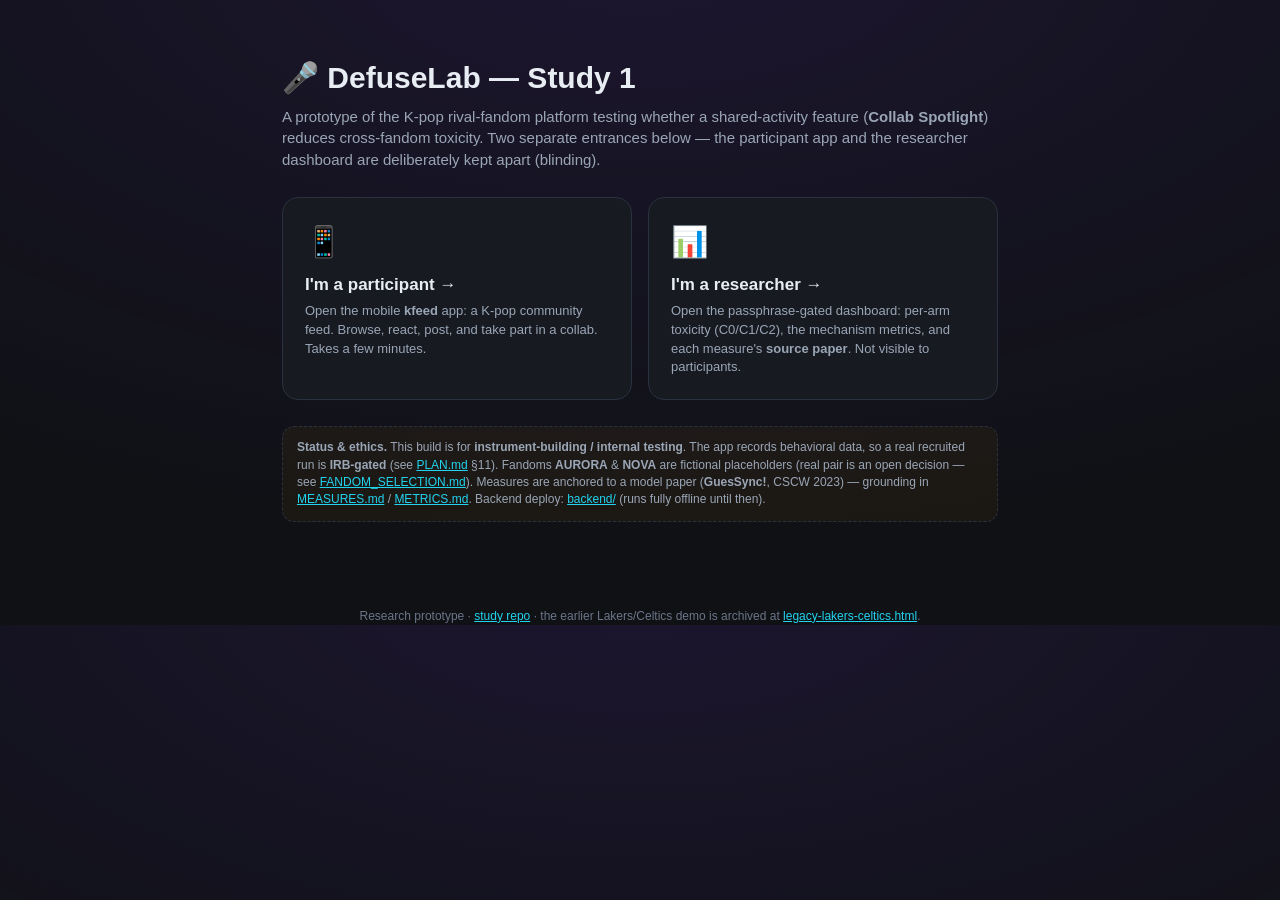
==== commit bed85742: "Rebuild prototype: onboarding + mobile tester app + researcher dashboard/backend Splits the old sing" ====
--- a/index.html
+++ b/index.html
@@ -3,478 +3,43 @@
 <head>
 <meta charset="UTF-8" />
 <meta name="viewport" content="width=device-width, initial-scale=1.0" />
-<title>DefuseLab — Study 1 (K-pop · 3-arm · Collab Spotlight)</title>
-<style>
-  :root{
-    --aur1:#7c3aed; --aur2:#a855f7; --nov1:#0e7490; --nov2:#22d3ee; --kpf:#f59e0b;
-    --bg:#0f1115; --panel:#171a21; --panel2:#1f242e; --line:#2a3140;
-    --txt:#e8edf4; --mut:#9aa6b6;
-    --hot:#ef4444; --warm:#f59e0b; --cool:#22c55e; --good:#34d399;
-  }
-  *{box-sizing:border-box}
-  body{margin:0;font-family:-apple-system,BlinkMacSystemFont,"Segoe UI",Roboto,Helvetica,Arial,sans-serif;
-       background:var(--bg);color:var(--txt);line-height:1.45}
-  header{padding:12px 18px;border-bottom:1px solid var(--line);display:flex;align-items:center;gap:12px;flex-wrap:wrap;
-         background:linear-gradient(90deg,rgba(124,58,237,.25),rgba(34,211,238,.22))}
-  header h1{font-size:16px;margin:0;font-weight:700;letter-spacing:.2px}
-  .tag{font-size:11px;color:var(--mut);border:1px solid var(--line);padding:2px 7px;border-radius:999px}
-  .pill{font-size:10px;padding:2px 9px;border-radius:999px;background:rgba(245,158,11,.16);color:var(--kpf);border:1px solid var(--kpf);font-weight:700}
-  .wrap{display:grid;grid-template-columns:1fr 340px;gap:0;min-height:calc(100vh - 50px)}
-  @media(max-width:860px){.wrap{grid-template-columns:1fr}}
-  .feedcol{display:flex;flex-direction:column;border-right:1px solid var(--line);min-width:0}
-  /* arm selector */
-  .arms{display:flex;gap:0;border-bottom:1px solid var(--line);background:var(--panel)}
-  .arms button{flex:1;background:transparent;border:none;border-right:1px solid var(--line);color:var(--mut);
-     padding:9px 8px;cursor:pointer;font:inherit;font-size:12px;font-weight:600;text-align:center}
-  .arms button:last-child{border-right:none}
-  .arms button .sub{display:block;font-size:10px;font-weight:500;color:var(--mut);margin-top:1px}
-  .arms button.on{color:var(--txt);background:var(--panel2);box-shadow:inset 0 -2px 0 var(--kpf)}
-  .threadbar{padding:9px 16px;border-bottom:1px solid var(--line);display:flex;align-items:center;gap:10px;flex-wrap:wrap;background:var(--panel)}
-  .threadbar .title{font-weight:600;font-size:13px}
-  .feed{flex:1;overflow-y:auto;padding:14px 16px;display:flex;flex-direction:column;gap:11px;min-height:280px}
-  .post{display:flex;gap:11px;animation:fade .35s ease}
-  @keyframes fade{from{opacity:0;transform:translateY(6px)}to{opacity:1;transform:none}}
-  .av{width:36px;height:36px;border-radius:50%;flex:0 0 36px;display:flex;align-items:center;justify-content:center;
-      font-weight:700;font-size:13px;color:#fff}
-  .av.AUR{background:linear-gradient(135deg,var(--aur1),var(--aur2))}
-  .av.NOV{background:linear-gradient(135deg,var(--nov1),var(--nov2))}
-  .av.SYS{background:linear-gradient(135deg,#475569,#64748b)}
-  .bubble{background:var(--panel);border:1px solid var(--line);border-radius:12px;padding:8px 12px;max-width:80%}
-  .post .meta{font-size:12px;color:var(--mut);margin-bottom:2px;display:flex;align-items:center;gap:7px;flex-wrap:wrap}
-  .post .name{color:var(--txt);font-weight:600}
-  .badge{font-size:10px;padding:1px 6px;border-radius:6px;font-weight:700;letter-spacing:.3px}
-  .badge.AUR{background:rgba(124,58,237,.35);color:#d9b3ff;border:1px solid var(--aur1)}
-  .badge.NOV{background:rgba(14,116,144,.4);color:#a5f3fc;border:1px solid var(--nov2)}
-  .badge.SYS{background:rgba(100,116,139,.3);color:#cbd5e1;border:1px solid #475569}
-  .tox{font-size:10px;color:var(--mut)}
-  .dot{width:7px;height:7px;border-radius:50%;display:inline-block}
-  /* collab card */
-  .collab{border:1px solid var(--kpf);border-radius:14px;background:linear-gradient(180deg,rgba(245,158,11,.10),rgba(245,158,11,.02));
-     padding:12px 13px;animation:fade .35s ease}
-  .collab .ch{display:flex;align-items:center;gap:8px;font-weight:700;font-size:13px;color:#fde68a;margin-bottom:3px}
-  .collab .cp{font-size:12px;color:var(--txt);margin-bottom:9px}
-  .collab .cbody{display:flex;flex-direction:column;gap:7px}
-  .cc{display:flex;gap:8px;align-items:flex-start;font-size:12.5px}
-  .cc .cav{width:24px;height:24px;border-radius:50%;flex:0 0 24px;display:flex;align-items:center;justify-content:center;font-size:10px;font-weight:700;color:#fff}
-  .cc .cav.AUR{background:linear-gradient(135deg,var(--aur1),var(--aur2))}
-  .cc .cav.NOV{background:linear-gradient(135deg,var(--nov1),var(--nov2))}
-  .cc b{color:var(--txt)}
-  .cwait{font-size:12px;color:var(--mut);font-style:italic;display:flex;align-items:center;gap:7px}
-  .cwait .sp{width:12px;height:12px;border:2px solid var(--line);border-top-color:var(--kpf);border-radius:50%;animation:spin .8s linear infinite}
-  @keyframes spin{to{transform:rotate(360deg)}}
-  .cart{margin-top:6px;padding:8px 10px;border-radius:10px;background:rgba(52,211,153,.10);border:1px solid var(--good);font-size:12.5px;font-weight:600}
-  .cart .flairs{font-size:10px;font-weight:700;margin-left:6px}
-  .cart .fa{color:#d9b3ff}.cart .fn{color:#a5f3fc}
-  .cshare{margin-top:6px;font-size:12px;color:var(--good);display:flex;align-items:center;gap:6px}
-  /* composer */
-  .composer{border-top:1px solid var(--line);padding:10px 14px;background:var(--panel);display:flex;flex-direction:column;gap:8px}
-  .composer .row{display:flex;gap:8px;align-items:center;flex-wrap:wrap}
-  textarea{flex:1;min-width:180px;resize:none;background:var(--panel2);color:var(--txt);border:1px solid var(--line);border-radius:10px;
-           padding:9px 11px;font:inherit;font-size:13px;min-height:38px}
-  select,button{font:inherit}
-  select{background:var(--panel2);color:var(--txt);border:1px solid var(--line);border-radius:8px;padding:7px 9px;font-size:12px}
-  button{background:var(--aur1);color:#fff;border:none;border-radius:8px;padding:9px 13px;font-weight:600;cursor:pointer;font-size:13px}
-  button:hover{filter:brightness(1.12)}
-  button.ghost{background:var(--panel2);border:1px solid var(--line);color:var(--txt)}
-  button.kpf{background:var(--kpf);color:#3b2a05}
-  button:disabled{opacity:.45;cursor:not-allowed}
-  /* side */
-  .side{background:var(--panel);overflow-y:auto;padding:15px;display:flex;flex-direction:column;gap:15px}
-  .card{background:var(--panel2);border:1px solid var(--line);border-radius:12px;padding:13px}
-  .card h3{margin:0 0 9px;font-size:12px;text-transform:uppercase;letter-spacing:.6px;color:var(--mut)}
-  .condname{font-weight:700;font-size:14px;margin-bottom:3px}
-  .conddesc{font-size:12px;color:var(--mut);margin:0}
-  .contrasts{margin:9px 0 0;padding:9px 0 0;border-top:1px dashed var(--line);font-size:11.5px;color:var(--mut)}
-  .contrasts code{background:#0c0f14;padding:1px 5px;border-radius:5px;color:var(--txt);font-weight:600}
-  .gauge{height:11px;border-radius:999px;background:#0c0f14;overflow:hidden;border:1px solid var(--line)}
-  .gauge > span{display:block;height:100%;width:0;transition:width .5s ease,background .5s ease}
-  .metric{margin-bottom:11px}
-  .metric:last-child{margin-bottom:0}
-  .metric .lab{display:flex;justify-content:space-between;font-size:12px;margin-bottom:5px}
-  .metric .val{font-weight:700}
-  .steps{display:flex;flex-direction:column;gap:7px}
-  .step{display:flex;gap:9px;align-items:flex-start;font-size:11.5px;color:var(--mut)}
-  .step b{color:var(--txt)} .step.active{color:var(--txt)} .step.done{color:var(--good)}
-  .step .n{flex:0 0 19px;height:19px;border-radius:50%;background:#0c0f14;border:1px solid var(--line);
-     display:flex;align-items:center;justify-content:center;font-size:10px;font-weight:700}
-  .step.active .n{background:var(--kpf);color:#3b2a05;border-color:var(--kpf)}
-  .step.done .n{background:var(--good);color:#063;border-color:var(--good)}
-  .cmp{display:flex;flex-direction:column;gap:8px}
-  .cmprow{display:flex;align-items:center;gap:8px;font-size:11px}
-  .cmprow .k{flex:0 0 116px;color:var(--mut)}
-  .cmprow .bar{flex:1;height:10px;border-radius:999px;background:#0c0f14;border:1px solid var(--line);overflow:hidden}
-  .cmprow .bar > span{display:block;height:100%;width:0;transition:width .5s ease}
-  .cmprow .pv{flex:0 0 34px;text-align:right;font-weight:700}
-  .hint{font-size:11px;color:var(--mut)} .hint code{background:#0c0f14;padding:1px 4px;border-radius:4px}
-  .warnbox{font-size:11px;color:var(--mut);border:1px dashed var(--line);border-radius:10px;padding:9px 11px;background:rgba(245,158,11,.04)}
-  a{color:var(--nov2)}
-  footer{padding:8px 16px;border-top:1px solid var(--line);font-size:11px;color:var(--mut);text-align:center}
-</style>
+<title>DefuseLab — Study 1 (K-pop · Collab Spotlight)</title>
+<link rel="stylesheet" href="assets/ui.css" />
 </head>
 <body>
-<header>
-  <h1>🎤 DefuseLab · Study 1</h1>
-  <span class="tag">K-pop · simulated platform</span>
-  <span class="tag">3-arm RCT · Collab Spotlight</span>
-  <span class="pill" id="armpill">C2 · intervention</span>
-</header>
+<div class="land">
+  <h1>🎤 DefuseLab — Study 1</h1>
+  <div class="sub">A prototype of the K-pop rival-fandom platform testing whether a shared-activity
+    feature (<b>Collab Spotlight</b>) reduces cross-fandom toxicity. Two separate entrances below —
+    the participant app and the researcher dashboard are deliberately kept apart (blinding).</div>
 
-<div class="wrap">
-  <!-- FEED -->
-  <div class="feedcol">
-    <div class="arms" id="arms">
-      <button data-arm="C0"><b>C0 · Control</b><span class="sub">plain feed, no feature</span></button>
-      <button data-arm="C1"><b>C1 · Active control</b><span class="sub">collab, neutral prompt</span></button>
-      <button data-arm="C2" class="on"><b>C2 · Intervention</b><span class="sub">collab, K-pop prompt</span></button>
-    </div>
-    <div class="threadbar">
-      <span class="title">r/kpop · "settle it: AURORA vs NOVA — who actually runs this gen?"</span>
-    </div>
-    <div class="feed" id="feed"></div>
-    <div class="composer">
-      <div class="row">
-        <select id="userFan" title="Post as">
-          <option value="AUR">as AURORA stan</option>
-          <option value="NOV">as NOVA stan</option>
-        </select>
-        <textarea id="input" placeholder="Add to the thread…  (post something heated, or type a song and hit “Open Collab”)"></textarea>
-      </div>
-      <div class="row">
-        <button id="send">Post</button>
-        <button id="collab" class="kpf">✨ Open Collab</button>
-        <button id="play" class="ghost">▶ Run scenario</button>
-        <button id="reset" class="ghost">↺ Reset</button>
-        <span class="hint" id="status"></span>
-      </div>
-    </div>
+  <div class="choose">
+    <a class="choice" href="app.html">
+      <div class="ic">📱</div>
+      <h3>I'm a participant →</h3>
+      <p>Open the mobile <b>kfeed</b> app: a K-pop community feed. Browse, react, post, and take part
+        in a collab. Takes a few minutes.</p>
+    </a>
+    <a class="choice" href="dashboard.html">
+      <div class="ic">📊</div>
+      <h3>I'm a researcher →</h3>
+      <p>Open the passphrase-gated dashboard: per-arm toxicity (C0/C1/C2), the mechanism metrics, and
+        each measure's <b>source paper</b>. Not visible to participants.</p>
+    </a>
   </div>
 
-  <!-- SIDE -->
-  <div class="side">
-    <div class="card">
-      <h3>Condition</h3>
-      <div class="condname" id="condName">C2 — Intervention</div>
-      <p class="conddesc" id="condDesc"></p>
-      <div class="contrasts">
-        The three arms isolate the mechanism: <code>C2−C0</code> = total feature effect ·
-        <code>C1−C0</code> = generic contact/novelty · <code>C2−C1</code> = the
-        <b>superordinate framing</b> itself (the recategorization). Run each arm and compare below.
-      </div>
-    </div>
-
-    <div class="card">
-      <h3>Live metrics <span class="hint">(demo heuristics)</span></h3>
-      <div class="metric">
-        <div class="lab"><span>Toxicity (recent)</span><span class="val" id="mTox">—</span></div>
-        <div class="gauge"><span id="bTox"></span></div>
-      </div>
-      <div class="metric">
-        <div class="lab"><span>"we/us" vs "they/you"</span><span class="val" id="mPro">—</span></div>
-        <div class="gauge"><span id="bPro" style="background:var(--nov2)"></span></div>
-      </div>
-      <div class="metric">
-        <div class="lab"><span>Common identity (one-group) <span class="hint">· CIIM mediator</span></span><span class="val" id="mCi">—</span></div>
-        <div class="gauge"><span id="bCi" style="background:var(--kpf)"></span></div>
-      </div>
-      <div class="metric">
-        <div class="lab"><span>Cross-fandom engagement</span><span class="val" id="mCross">0</span></div>
-        <div class="gauge"><span id="bCross" style="background:var(--good)"></span></div>
-      </div>
-    </div>
-
-    <div class="card">
-      <h3>Collab Spotlight — the 5 steps</h3>
-      <div class="steps" id="steps">
-        <div class="step" data-s="1"><span class="n">1</span><div><b>Prompt.</b> A task framed around the <i>superordinate</i> category (C2: K-pop as a whole; C1: a neutral topic) — never either fandom.</div></div>
-        <div class="step" data-s="2"><span class="n">2</span><div><b>You contribute.</b> Add your piece — feels like a normal post.</div></div>
-        <div class="step" data-s="3"><span class="n">3</span><div><b>Pairing gate.</b> Won't publish until a fan from the <i>other</i> fandom finishes it with you.</div></div>
-        <div class="step" data-s="4"><span class="n">4</span><div><b>Co-publish.</b> Posts with <i>both</i> fandom flairs.</div></div>
-        <div class="step" data-s="5"><span class="n">5</span><div><b>Shared share.</b> You share it together; likes land on the joint object.</div></div>
-      </div>
-    </div>
-
-    <div class="card">
-      <h3>Compare arms · final toxicity</h3>
-      <div class="cmp" id="cmp">
-        <div class="cmprow"><span class="k">C0 control</span><span class="bar"><span id="cmpC0" style="background:var(--hot)"></span></span><span class="pv" id="pvC0">—</span></div>
-        <div class="cmprow"><span class="k">C1 active control</span><span class="bar"><span id="cmpC1" style="background:var(--warm)"></span></span><span class="pv" id="pvC1">—</span></div>
-        <div class="cmprow"><span class="k">C2 intervention</span><span class="bar"><span id="cmpC2" style="background:var(--good)"></span></span><span class="pv" id="pvC2">—</span></div>
-      </div>
-      <p class="hint" style="margin:9px 0 0">Run the scenario in each arm to fill this in. The story is C2 &lt; C1 &lt; C0.</p>
-    </div>
-
-    <div class="card">
-      <div class="warnbox">
-        <b>These meters are transparent demo heuristics — not the study's measures.</b> The real study
-        scores toxicity with Perspective API + human incivility coding, and measures common identity,
-        affective polarization, and reactance with validated surveys. The LLM here is hidden
-        implementation (it templates prompts / pairs people / lays out contributions <i>verbatim</i>) —
-        there is <b>no chatbot and no human impersonation</b>. See
-        <a href="PLAN.md">PLAN.md</a> · <a href="MEASURES.md">MEASURES.md</a>. AURORA &amp; NOVA are
-        fictional placeholder fandoms.
-      </div>
-    </div>
+  <div class="note">
+    <b>Status &amp; ethics.</b> This build is for <b>instrument-building / internal testing</b>. The app
+    records behavioral data, so a real recruited run is <b>IRB-gated</b> (see <a href="PLAN.md">PLAN.md</a> §11).
+    Fandoms <b>AURORA</b> &amp; <b>NOVA</b> are fictional placeholders (real pair is an open decision —
+    see <a href="FANDOM_SELECTION.md">FANDOM_SELECTION.md</a>). Measures are anchored to a model paper
+    (<b>GuesSync!</b>, CSCW 2023) — grounding in <a href="MEASURES.md">MEASURES.md</a> / <a href="METRICS.md">METRICS.md</a>.
+    Backend deploy: <a href="backend/README.md">backend/</a> (runs fully offline until then).
   </div>
 </div>
-
-<footer>
-  Research prototype — <b>Study 1</b> of the Polarization-Defusing program (K-pop testbed).
-  Fictional fandoms; meters are illustrative. &nbsp;·&nbsp;
-  <a href="https://github.com/ZENG-LingBo/polarization" target="_blank" rel="noopener">study repo</a>
-</footer>
-
-<script>
-/* ---------- data ---------- */
-const FAN = {
-  AUR:{name:"AURORA", stans:["aurora_skye","violet_hour","stargaze_min","AUR_eternal"]},
-  NOV:{name:"NOVA",  stans:["nova_pulse","cyan_beat","supernova_jae","NOV_orbit"]}
-};
-const other = f => f==="AUR" ? "NOV" : "AUR";
-
-/* demo toxicity lexicon (illustrative; fandom-flavored). NOTE: real study validates this against
-   a coding scheme — competitive jargon like "flop"/"nugu" is NOT auto-counted as incivility there. */
-const TOX = ["clown","clowns","trash","delusional","ratio","idiot","stupid","talentless","untalented",
-  "garbage","cope","copium","washed","fraud","overrated","embarrassing","pathetic","cringe","mid",
-  "flop","flopped","nugu","industry plant","mass-report","mass report","brainrot","shut up","🤡","💀"];
-const WE = ["we","us","our","ours","we're","weve","both","together"];
-const THEY = ["they","them","their","theirs","they're","u","you","your","yall","y'all"];
-
-/* shared hostility phase */
-const P1 = [
-  {fan:"AUR", text:"NOVA's comeback completely flopped, those live vocals were embarrassing 💀 industry plant energy"},
-  {fan:"NOV", text:"ratio. AURORA stans woke up and chose delusion again, your faves are mid and talentless lol"},
-  {fan:"AUR", text:"cope harder, nobody's streaming NOVA, washed after one era 🤡"},
-  {fan:"NOV", text:"imagine being this pressed over a nugu group, embarrassing fanbase fr"},
-  {fan:"AUR", text:"y'all mass-report everything bc you can't handle real talent, clowns the lot of you"}
-];
-/* C2: superordinate-framed collab + identity-activating warm exchange */
-const COLLAB = {
-  C2:{
-    prompt:'✨ K-pop Collab — "Add the song that made YOU fall for K-pop." Publishes only once an AURORA stan AND a NOVA stan both add one.',
-    ph:"the song that got you into K-pop…",
-    a:{fan:"AUR", text:"adding 'Eternal' — that final bridge is the exact moment I fell for K-pop"},
-    b:{fan:"NOV", text:"oh that's a real pick. throwing in 'Supernova' — the choreo is what pulled me in"},
-    art:'🎵 "The songs that made us fall for K-pop"',
-    warm:[
-      {fan:"AUR", text:"ngl we actually have similar taste… this playlist kind of goes hard"},
-      {fan:"NOV", text:"haha yeah. still rivals but we're both just here for the music tbh 🤝"},
-      {fan:"AUR", text:"ok real talk, our bias and yours both ate on that stage"},
-      {fan:"NOV", text:"see this is the convo i come here for, not the ratio stuff"},
-      {fan:"AUR", text:"facts, we can argue who outsold and still share a playlist lol gg"}
-    ]
-  },
-  C1:{
-    prompt:'🍜 Collab — "Add your top comfort food." Publishes once a fan from each side adds one.',
-    ph:"your comfort food…",
-    a:{fan:"AUR", text:"tteokbokki, no debate"},
-    b:{fan:"NOV", text:"ok fair, adding ramen + extra cheese"},
-    art:'🍜 "Comfort foods"',
-    warm:[
-      {fan:"AUR", text:"lol ok that was kinda fun ngl"},
-      {fan:"NOV", text:"yeah not bad"},
-      {fan:"AUR", text:"anyway NOVA still trash, that won't change lol"},
-      {fan:"NOV", text:"clown behavior, AURORA stays delusional 🤡"}
-    ]
-  }
-};
-const COND = {
-  C0:{name:"C0 — Control", desc:"A plain K-pop feed: posts, replies, flair — and no Collab feature. This is the baseline: what rival-fandom hostility looks like untouched."},
-  C1:{name:"C1 — Active control", desc:"Same feed + a cross-fandom Collab framed around a NEUTRAL topic. Holds contact, collaboration and novelty constant — but without the K-pop superordinate framing."},
-  C2:{name:"C2 — Intervention", desc:"Same feed + the Collab Spotlight framed around K-pop as a whole. Rival fans co-create & co-share as “K-pop fans” — the superordinate identity is activated indirectly, never declared."}
-};
-
-/* ---------- state ---------- */
-let posts=[], crossEng=0, tid=0, busy=false, collabDone=null, arm="C2";
-const results={C0:null,C1:null,C2:null};
-const $=s=>document.querySelector(s);
-const feed=$("#feed");
-const sleep=ms=>new Promise(r=>setTimeout(r,ms));
-const pick=a=>a[Math.floor(Math.random()*a.length)];
-const stan=f=>pick(FAN[f].stans);
-const clamp=(v,a=0,b=1)=>Math.max(a,Math.min(b,v));
-const status=t=>$("#status").textContent=t;
-
-/* ---------- scoring ---------- */
-function toxicity(t){
-  const s=t.toLowerCase(); let hits=0;
-  TOX.forEach(w=>{ if(s.includes(w)) hits++; });
-  if(/[A-Z]{4,}/.test(t)) hits++;
-  return clamp(hits/3);
-}
-function countWords(t,list){ return t.toLowerCase().split(/[^a-z']+/).filter(x=>list.includes(x)).length; }
-
-function recompute(){
-  const recent=posts.slice(-6);
-  const tox = recent.length? recent.reduce((a,p)=>a+p.tox,0)/recent.length : 0;
-  let we=0,they=0; posts.forEach(p=>{ we+=countWords(p.text,WE); they+=countWords(p.text,THEY); });
-  const total=we+they, weShare= total? we/total : 0.4;
-  const crossNorm=clamp(crossEng/6);
-  const boost = collabDone==="super"?0.55 : collabDone==="neutral"?0.20 : 0;
-  const ci = clamp(0.05 + 0.25*weShare + boost + 0.12*crossNorm);
-
-  setGauge("#bTox","#mTox",tox,true);
-  setBar("#bPro",weShare); $("#mPro").textContent=we+":"+they+" ("+Math.round(weShare*100)+"% we)";
-  setBar("#bCi",ci); $("#mCi").textContent=Math.round(ci*100)+"%";
-  setBar("#bCross",crossNorm); $("#mCross").textContent=crossEng;
-  return {tox,ci};
-}
-function setBar(sel,v){ $(sel).style.width=Math.round(v*100)+"%"; }
-function setGauge(barSel,valSel,v,temp){
-  const el=$(barSel); el.style.width=Math.round(v*100)+"%";
-  el.style.background = v>.6?"var(--hot)":v>.33?"var(--warm)":"var(--cool)";
-  if(valSel){ const lbl=v>.6?"Hot":v>.33?"Warm":"Cool"; $(valSel).textContent=lbl+" · "+Math.round(v*100); }
-}
-
-/* ---------- render ---------- */
-const initial=n=>n.replace(/[^a-zA-Z]/g,"").slice(0,2).toUpperCase()||"?";
-function addPost(p){
-  p.id=++tid; p.tox=toxicity(p.text); posts.push(p);
-  const el=document.createElement("div");
-  el.className="post";
-  el.innerHTML=`<div class="av ${p.fan}">${initial(p.user)}</div>
-    <div class="bubble"><div class="meta"><span class="name"></span>
-      <span class="badge ${p.fan}">${p.fan==="SYS"?"SYSTEM":FAN[p.fan].name}</span>
-      <span class="tox"><span class="dot" style="background:${p.tox>.6?'var(--hot)':p.tox>.33?'var(--warm)':'var(--cool)'}"></span> tox ${Math.round(p.tox*100)}</span>
-    </div><div class="text"></div></div>`;
-  el.querySelector(".name").textContent=p.user;
-  el.querySelector(".text").textContent=p.text;
-  feed.appendChild(el); feed.scrollTop=feed.scrollHeight;
-  recompute();
-}
-
-/* collab card */
-function addCollabCard(promptText){
-  const el=document.createElement("div"); el.className="collab";
-  el.innerHTML=`<div class="ch">✨ Collab Spotlight</div><div class="cp"></div><div class="cbody"></div>`;
-  el.querySelector(".cp").textContent=promptText;
-  feed.appendChild(el); feed.scrollTop=feed.scrollHeight; return el;
-}
-function addContribution(card,fan,user,text){
-  const r=document.createElement("div"); r.className="cc";
-  r.innerHTML=`<div class="cav ${fan}">${initial(user)}</div><div><b></b> <span class="t"></span></div>`;
-  r.querySelector("b").textContent=user;
-  r.querySelector(".t").textContent=text;
-  card.querySelector(".cbody").appendChild(r); feed.scrollTop=feed.scrollHeight;
-}
-function addWaiting(card){
-  const r=document.createElement("div"); r.className="cwait"; r.id="cwait";
-  r.innerHTML=`<span class="sp"></span> waiting for a fan from the other group to finish this with you…`;
-  card.querySelector(".cbody").appendChild(r); feed.scrollTop=feed.scrollHeight;
-}
-function clearWaiting(){ const w=$("#cwait"); if(w) w.remove(); }
-function addArtifact(card,title){
-  const r=document.createElement("div"); r.className="cart";
-  r.innerHTML=`${title} <span class="flairs"><span class="fa">▣ AURORA</span> × <span class="fn">▣ NOVA</span></span>`;
-  card.querySelector(".cbody").appendChild(r); feed.scrollTop=feed.scrollHeight;
-}
-function addShare(card){
-  const r=document.createElement("div"); r.className="cshare";
-  r.textContent="↗ shared together · 142 likes on the joint post";
-  card.querySelector(".cbody").appendChild(r); feed.scrollTop=feed.scrollHeight;
-}
-
-/* steps */
-function setStep(n){ document.querySelectorAll(".step").forEach(s=>{
-  const i=+s.dataset.s; s.classList.toggle("active",i===n); s.classList.toggle("done",n>0&&i<n);
-});}
-function clearSteps(){ document.querySelectorAll(".step").forEach(s=>s.classList.remove("active","done")); }
-
-/* ---------- the Collab flow (used by scenario AND the button) ---------- */
-async function runCollab(viewerText){
-  if(arm==="C0"){ status("C0 has no feature — switch to C1 or C2."); return; }
-  const C=COLLAB[arm]; busy=true; $("#collab").disabled=true; $("#play").disabled=true;
-  const card=addCollabCard(C.prompt);
-  setStep(1); await sleep(650);
-  setStep(2);
-  const youFan=$("#userFan").value;
-  if(viewerText){ addContribution(card,youFan,"you",viewerText); }
-  else { addContribution(card,C.a.fan,stan(C.a.fan),C.a.text); }
-  crossEng++; recompute(); await sleep(850);
-  setStep(3); addWaiting(card); await sleep(1100);
-  clearWaiting();
-  const oFan = viewerText? other(youFan) : C.b.fan;
-  const oText = (oFan==="NOV")? C.b.text : C.a.text;
-  addContribution(card,oFan,stan(oFan),oText);
-  crossEng++; recompute(); await sleep(800);
-  setStep(4); addArtifact(card,C.art); await sleep(750);
-  setStep(5); addShare(card);
-  collabDone = arm==="C2" ? "super" : "neutral";
-  crossEng++; recompute(); await sleep(700);
-  for(const m of C.warm){ addPost({fan:m.fan,user:stan(m.fan),text:m.text}); await sleep(850); }
-  setStep(0); clearSteps(); recompute();
-  busy=false; $("#collab").disabled=(arm==="C0"); $("#play").disabled=false;
-}
-
-/* ---------- scenario ---------- */
-async function runScenario(){
-  if(busy) return; reset(false); busy=true; $("#play").disabled=true; $("#collab").disabled=true;
-  status("Phase 1 — rival fandoms escalate…");
-  for(const m of P1){ addPost({fan:m.fan,user:stan(m.fan),text:m.text}); await sleep(780); }
-  await sleep(400);
-  if(arm==="C0"){
-    const more=[
-      {fan:"NOV", text:"AURORA stans are the most delulu fanbase alive, embarrassing 🤡"},
-      {fan:"AUR", text:"says the clowns who mass-report everything, talentless faves lmao"},
-      {fan:"NOV", text:"trash group, trash stans, this is why nobody likes y'all"}
-    ];
-    for(const m of more){ addPost({fan:m.fan,user:stan(m.fan),text:m.text}); await sleep(700); }
-    status("C0 — no feature: hostility just compounds.");
-  } else {
-    status(arm==="C2" ? "The K-pop Collab Spotlight surfaces in-feed…" : "A neutral collab surfaces in-feed…");
-    busy=false; await runCollab(null); busy=true;
-    status(arm==="C2"
-      ? "C2 — they co-create as K-pop fans; toxicity falls, common identity rises."
-      : "C1 — pleasant contact, but no shared-identity framing → common identity barely moves.");
-  }
-  const r=recompute(); results[arm]=r.tox; renderCompare();
-  busy=false; $("#play").disabled=false; $("#collab").disabled=(arm==="C0");
-}
-
-function renderCompare(){
-  ["C0","C1","C2"].forEach(a=>{
-    const v=results[a];
-    $("#cmp"+a).style.width = v==null? "0%" : Math.round(v*100)+"%";
-    $("#pv"+a).textContent = v==null? "—" : Math.round(v*100);
-  });
-}
-
-/* ---------- user posting ---------- */
-function userSend(){
-  const txt=$("#input").value.trim(); if(!txt||busy) return;
-  addPost({fan:$("#userFan").value,user:"you",text:txt}); $("#input").value="";
-}
-function openCollabFromInput(){
-  if(busy) return;
-  const txt=$("#input").value.trim(); $("#input").value="";
-  runCollab(txt||null);
-}
-
-/* ---------- arm switch + reset ---------- */
-function setArm(a){
-  arm=a; collabDone=null;
-  document.querySelectorAll("#arms button").forEach(b=>b.classList.toggle("on",b.dataset.arm===a));
-  $("#armpill").textContent = a+" · "+(a==="C0"?"control":a==="C1"?"active control":"intervention");
-  $("#condName").textContent=COND[a].name; $("#condDesc").textContent=COND[a].desc;
-  $("#collab").disabled=(a==="C0");
-  reset(true);
-}
-function reset(seed=true){
-  posts=[]; crossEng=0; tid=0; collabDone=null; feed.innerHTML=""; clearSteps();
-  if(seed){
-    addPost({fan:"AUR",user:stan("AUR"),text:"AURORA is the defining group of this generation, it's not even close 🏆"});
-    addPost({fan:"NOV",user:stan("NOV"),text:"lmaooo right on cue. NOVA outsold and outperformed, stay mad"});
-  }
-  recompute();
-}
-
-/* ---------- wire up ---------- */
-document.querySelectorAll("#arms button").forEach(b=>b.onclick=()=>{ if(!busy) setArm(b.dataset.arm); });
-$("#send").onclick=userSend;
-$("#collab").onclick=openCollabFromInput;
-$("#play").onclick=runScenario;
-$("#reset").onclick=()=>{ if(!busy) reset(true); renderCompare(); };
-$("#input").addEventListener("keydown",e=>{ if(e.key==="Enter"&&!e.shiftKey){e.preventDefault();userSend();} });
-setArm("C2");
-</script>
+<div class="foot">
+  Research prototype · <a href="https://github.com/ZENG-LingBo/polarization" target="_blank" rel="noopener">study repo</a> ·
+  the earlier Lakers/Celtics demo is archived at <a href="legacy-lakers-celtics.html">legacy-lakers-celtics.html</a>.
+</div>
 </body>
 </html>
--- a/assets/ui.css
+++ b/assets/ui.css
@@ -0,0 +1,197 @@
+/* DefuseLab shared styles — mobile tester app (Threads/X) + researcher dashboard.
+   Reuses the AURORA(purple) / NOVA(cyan) / K-pop-gold palette from the original demo. */
+:root{
+  --aur1:#7c3aed; --aur2:#a855f7; --nov1:#0e7490; --nov2:#22d3ee; --kpf:#f59e0b;
+  --bg:#0f1115; --panel:#171a21; --panel2:#1f242e; --line:#2a3140;
+  --txt:#e8edf4; --mut:#9aa6b6; --mut2:#6b7688;
+  --hot:#ef4444; --warm:#f59e0b; --cool:#22c55e; --good:#34d399;
+  --radius:16px;
+}
+*{box-sizing:border-box}
+html,body{margin:0;padding:0}
+body{
+  font-family:-apple-system,BlinkMacSystemFont,"Segoe UI",Roboto,Helvetica,Arial,sans-serif;
+  background:radial-gradient(1200px 600px at 50% -10%,rgba(124,58,237,.12),transparent),var(--bg);
+  color:var(--txt); line-height:1.45; -webkit-font-smoothing:antialiased;
+}
+a{color:var(--nov2)}
+button{font:inherit;cursor:pointer;border:none}
+button:disabled{opacity:.45;cursor:not-allowed}
+.btn{background:var(--aur1);color:#fff;border-radius:12px;padding:12px 16px;font-weight:700;font-size:15px;width:100%}
+.btn:hover{filter:brightness(1.1)}
+.btn.gold{background:var(--kpf);color:#3b2a05}
+.btn.ghost{background:var(--panel2);border:1px solid var(--line);color:var(--txt)}
+.btn.sm{width:auto;padding:8px 12px;font-size:13px;border-radius:10px}
+.muted{color:var(--mut)}
+.tiny{font-size:11px}
+
+/* ================================================================= PHONE */
+.phone{
+  max-width:440px;margin:0 auto;min-height:100vh;position:relative;
+  background:var(--bg);border-left:1px solid var(--line);border-right:1px solid var(--line);
+  display:flex;flex-direction:column;overflow:hidden;
+}
+@media(min-width:520px){
+  .phone{min-height:calc(100vh - 32px);margin:16px auto;border:1px solid var(--line);
+    border-radius:28px;box-shadow:0 30px 80px rgba(0,0,0,.5);overflow:hidden}
+}
+.appbar{
+  position:sticky;top:0;z-index:20;display:flex;align-items:center;gap:10px;
+  padding:14px 16px;background:rgba(15,17,21,.86);backdrop-filter:blur(8px);
+  border-bottom:1px solid var(--line);
+}
+.appbar .brand{font-weight:800;font-size:16px;letter-spacing:.2px;flex:1}
+.appbar .who{font-size:11px;color:var(--mut);display:flex;align-items:center;gap:6px}
+.appbar .who .flair{font-size:10px}
+
+/* persistent automation disclosure (PLAN.md §4.3 — required, identical across arms) */
+.disclose{
+  font-size:11px;color:var(--mut);background:rgba(245,158,11,.06);
+  border-bottom:1px solid var(--line);padding:7px 16px;display:flex;gap:7px;align-items:center;
+}
+.disclose b{color:#fde68a;font-weight:700}
+
+.screen{flex:1;display:flex;flex-direction:column;min-height:0}
+.screen[hidden]{display:none}      /* class display would otherwise override the [hidden] attr */
+.scroll{flex:1;overflow-y:auto;-webkit-overflow-scrolling:touch}
+.pad{padding:18px 16px}
+
+/* ---- onboarding slides / forms ---- */
+.center{flex:1;display:flex;flex-direction:column;justify-content:center;padding:26px 22px;gap:16px}
+.hero{font-size:26px;font-weight:800;line-height:1.2}
+.hero .g{background:linear-gradient(90deg,var(--aur2),var(--nov2));-webkit-background-clip:text;background-clip:text;color:transparent}
+.lead{font-size:15px;color:var(--mut)}
+.dots{display:flex;gap:7px;justify-content:center;padding:10px}
+.dots i{width:7px;height:7px;border-radius:50%;background:var(--line);display:inline-block}
+.dots i.on{background:var(--kpf)}
+.howcard{background:var(--panel);border:1px solid var(--line);border-radius:var(--radius);padding:16px;display:flex;gap:12px;align-items:flex-start}
+.howcard .ic{font-size:22px;flex:0 0 30px}
+.howcard h4{margin:0 0 3px;font-size:15px}
+.howcard p{margin:0;font-size:13px;color:var(--mut)}
+
+.field{display:flex;flex-direction:column;gap:6px;margin-bottom:14px}
+.field label{font-size:13px;font-weight:600}
+.field .hint{font-size:11px;color:var(--mut)}
+.opts{display:flex;gap:8px;flex-wrap:wrap}
+.opt{flex:1;min-width:120px;border:1px solid var(--line);background:var(--panel);border-radius:12px;
+  padding:12px;text-align:center;color:var(--txt);font-size:14px;font-weight:600}
+.opt.on{border-color:var(--kpf);background:rgba(245,158,11,.10);box-shadow:0 0 0 1px var(--kpf) inset}
+.check{display:flex;gap:9px;align-items:flex-start;font-size:12.5px;color:var(--mut);margin:9px 0}
+.check input{margin-top:2px}
+.consent{background:var(--panel);border:1px solid var(--line);border-radius:var(--radius);padding:14px;font-size:12.5px;color:var(--mut)}
+.consent b{color:var(--txt)}
+
+/* ---- Threads/X feed ---- */
+.thread-hd{padding:12px 16px;border-bottom:1px solid var(--line);position:sticky;top:0;background:var(--bg);z-index:10}
+.thread-hd .t{font-weight:700;font-size:14px}
+.thread-hd .s{font-size:11px;color:var(--mut)}
+.feed{display:flex;flex-direction:column}
+.post{display:flex;gap:12px;padding:14px 16px;border-bottom:1px solid var(--line);animation:fade .28s ease}
+@keyframes fade{from{opacity:0;transform:translateY(6px)}to{opacity:1;transform:none}}
+.av{width:40px;height:40px;border-radius:50%;flex:0 0 40px;display:flex;align-items:center;justify-content:center;font-weight:800;font-size:14px;color:#fff}
+.av.AUR{background:linear-gradient(135deg,var(--aur1),var(--aur2))}
+.av.NOV{background:linear-gradient(135deg,var(--nov1),var(--nov2))}
+.av.YOU{background:linear-gradient(135deg,#334155,#475569)}
+.post .body{flex:1;min-width:0}
+.post .top{display:flex;align-items:center;gap:7px;margin-bottom:2px;flex-wrap:wrap}
+.post .name{font-weight:700;font-size:14px}
+.post .handle{color:var(--mut);font-size:12px}
+.flair{font-size:10px;font-weight:800;padding:1px 7px;border-radius:999px;letter-spacing:.3px}
+.flair.AUR{background:rgba(124,58,237,.30);color:#d9b3ff;border:1px solid var(--aur1)}
+.flair.NOV{background:rgba(14,116,144,.40);color:#a5f3fc;border:1px solid var(--nov2)}
+.post .text{font-size:14.5px;white-space:pre-wrap;word-wrap:break-word}
+.actions{display:flex;gap:22px;margin-top:8px;color:var(--mut);font-size:12px}
+.actions button{background:none;color:var(--mut);display:flex;align-items:center;gap:5px;padding:2px}
+.actions button:hover{color:var(--txt)}
+.actions .liked{color:#fb7185}
+
+/* ---- Collab Spotlight card ---- */
+.collab{margin:14px 16px;border:1px solid var(--kpf);border-radius:var(--radius);
+  background:linear-gradient(180deg,rgba(245,158,11,.10),rgba(245,158,11,.02));padding:14px}
+.collab .hd{display:flex;align-items:center;gap:8px;font-weight:800;font-size:14px;color:#fde68a;margin-bottom:4px}
+.collab .prompt{font-size:13.5px;margin-bottom:12px}
+.collab .steps{display:flex;gap:5px;margin-bottom:12px}
+.collab .steps i{flex:1;height:4px;border-radius:2px;background:var(--line)}
+.collab .steps i.on{background:var(--kpf)}
+.collab .steps i.done{background:var(--good)}
+.contrib{display:flex;gap:9px;align-items:flex-start;font-size:13px;padding:7px 0}
+.contrib .cav{width:26px;height:26px;border-radius:50%;flex:0 0 26px;display:flex;align-items:center;justify-content:center;font-size:11px;font-weight:800;color:#fff}
+.contrib b{color:var(--txt)}
+.wait{display:flex;gap:8px;align-items:center;font-size:12.5px;color:var(--mut);font-style:italic;padding:8px 0}
+.spin{width:14px;height:14px;border:2px solid var(--line);border-top-color:var(--kpf);border-radius:50%;animation:spin .8s linear infinite}
+@keyframes spin{to{transform:rotate(360deg)}}
+.sysnote{font-size:11px;color:var(--mut);background:rgba(148,163,184,.10);border:1px dashed var(--line);border-radius:10px;padding:8px 10px;margin:6px 0}
+.artifact{margin-top:8px;padding:11px 12px;border-radius:12px;background:rgba(52,211,153,.10);border:1px solid var(--good);font-weight:700;font-size:13.5px}
+.artifact .flairs{font-size:10px;font-weight:800;display:block;margin-top:5px}
+.artifact .fa{color:#d9b3ff}.artifact .fn{color:#a5f3fc}
+.share-row{margin-top:8px;display:flex;align-items:center;gap:8px}
+.share-line{font-size:12px;color:var(--good);margin-top:6px}
+
+/* ---- composer ---- */
+.composer{border-top:1px solid var(--line);padding:10px 14px;background:var(--panel);display:flex;flex-direction:column;gap:8px;position:sticky;bottom:0}
+.composer textarea{width:100%;resize:none;background:var(--panel2);color:var(--txt);border:1px solid var(--line);
+  border-radius:12px;padding:10px 12px;font:inherit;font-size:14px;min-height:42px}
+.composer .row{display:flex;gap:8px;align-items:center}
+.composer .row .btn{flex:0 0 auto;width:auto;padding:9px 14px}
+.composer select{background:var(--panel2);color:var(--txt);border:1px solid var(--line);border-radius:10px;padding:8px;font-size:12px}
+
+/* ---- done screen ---- */
+.done .big{font-size:44px}
+.badge-ok{display:inline-block;background:rgba(52,211,153,.12);border:1px solid var(--good);color:var(--good);
+  padding:6px 12px;border-radius:999px;font-size:12px;font-weight:700}
+
+/* ================================================================ DASHBOARD */
+.dash{max-width:1080px;margin:0 auto;padding:22px 18px 60px}
+.dash-hd{display:flex;align-items:center;gap:12px;flex-wrap:wrap;margin-bottom:6px}
+.dash-hd h1{font-size:19px;margin:0;font-weight:800;flex:1}
+.pill{font-size:11px;padding:3px 10px;border-radius:999px;border:1px solid var(--line);color:var(--mut)}
+.pill.live{border-color:var(--good);color:var(--good)}
+.pill.sim{border-color:var(--warm);color:var(--warm)}
+.grid{display:grid;grid-template-columns:repeat(auto-fit,minmax(240px,1fr));gap:14px;margin-top:16px}
+.card{background:var(--panel);border:1px solid var(--line);border-radius:var(--radius);padding:16px}
+.card h3{margin:0 0 4px;font-size:12px;text-transform:uppercase;letter-spacing:.6px;color:var(--mut)}
+.card .cite{font-size:10.5px;color:var(--mut2);margin-top:2px}
+.card .cite b{color:var(--kpf);font-weight:700}
+.big-num{font-size:30px;font-weight:800;margin:6px 0 2px}
+.gauge{height:10px;border-radius:999px;background:#0c0f14;border:1px solid var(--line);overflow:hidden;margin-top:8px}
+.gauge>span{display:block;height:100%;width:0;transition:width .5s ease,background .5s ease}
+.cmp{display:flex;flex-direction:column;gap:10px;margin-top:6px}
+.cmprow{display:flex;align-items:center;gap:10px;font-size:12px}
+.cmprow .k{flex:0 0 120px;color:var(--mut)}
+.cmprow .bar{flex:1;height:14px;border-radius:999px;background:#0c0f14;border:1px solid var(--line);overflow:hidden}
+.cmprow .bar>span{display:block;height:100%;width:0;transition:width .6s ease}
+.cmprow .pv{flex:0 0 42px;text-align:right;font-weight:800}
+.contrast{font-size:12px;color:var(--mut);margin-top:10px;padding-top:10px;border-top:1px dashed var(--line)}
+.contrast code{background:#0c0f14;padding:1px 5px;border-radius:5px;color:var(--txt);font-weight:700}
+table.prov{width:100%;border-collapse:collapse;font-size:12px;margin-top:8px}
+table.prov th,table.prov td{text-align:left;padding:8px 8px;border-bottom:1px solid var(--line);vertical-align:top}
+table.prov th{color:var(--mut);font-weight:600;font-size:11px;text-transform:uppercase;letter-spacing:.4px}
+table.prov td .src{color:var(--kpf);font-weight:600}
+.sesstable{width:100%;border-collapse:collapse;font-size:12px;margin-top:8px}
+.sesstable th,.sesstable td{padding:7px 8px;border-bottom:1px solid var(--line);text-align:left;white-space:nowrap}
+.sesstable th{color:var(--mut);font-size:11px;text-transform:uppercase;letter-spacing:.4px}
+.tag{font-size:10px;font-weight:800;padding:1px 7px;border-radius:6px}
+.tag.C0{background:rgba(239,68,68,.2);color:#fca5a5}
+.tag.C1{background:rgba(245,158,11,.2);color:#fcd34d}
+.tag.C2{background:rgba(52,211,153,.2);color:#86efac}
+.toolbar{display:flex;gap:8px;flex-wrap:wrap;margin:14px 0}
+
+/* gate */
+.gate{max-width:400px;margin:14vh auto;padding:24px;background:var(--panel);border:1px solid var(--line);border-radius:var(--radius)}
+.gate h2{margin:0 0 6px;font-size:18px}
+.gate input{width:100%;background:var(--panel2);color:var(--txt);border:1px solid var(--line);border-radius:10px;padding:11px;font-size:14px;margin:10px 0}
+.gate .err{color:#fca5a5;font-size:12px;min-height:16px}
+
+/* landing */
+.land{max-width:760px;margin:0 auto;padding:56px 22px}
+.land h1{font-size:30px;margin:0 0 6px;font-weight:800}
+.land .sub{color:var(--mut);font-size:15px;margin-bottom:26px}
+.choose{display:grid;grid-template-columns:1fr 1fr;gap:16px}
+@media(max-width:640px){.choose{grid-template-columns:1fr}}
+.choice{display:block;background:var(--panel);border:1px solid var(--line);border-radius:var(--radius);padding:22px;text-decoration:none;color:var(--txt);transition:border-color .2s,transform .2s}
+.choice:hover{border-color:var(--kpf);transform:translateY(-2px)}
+.choice .ic{font-size:30px}
+.choice h3{margin:10px 0 4px;font-size:17px}
+.choice p{margin:0;font-size:13px;color:var(--mut)}
+.note{margin-top:26px;font-size:12px;color:var(--mut);background:rgba(245,158,11,.05);border:1px dashed var(--line);border-radius:12px;padding:12px 14px}
+.foot{max-width:760px;margin:30px auto 0;padding:0 22px;color:var(--mut2);font-size:12px;text-align:center}
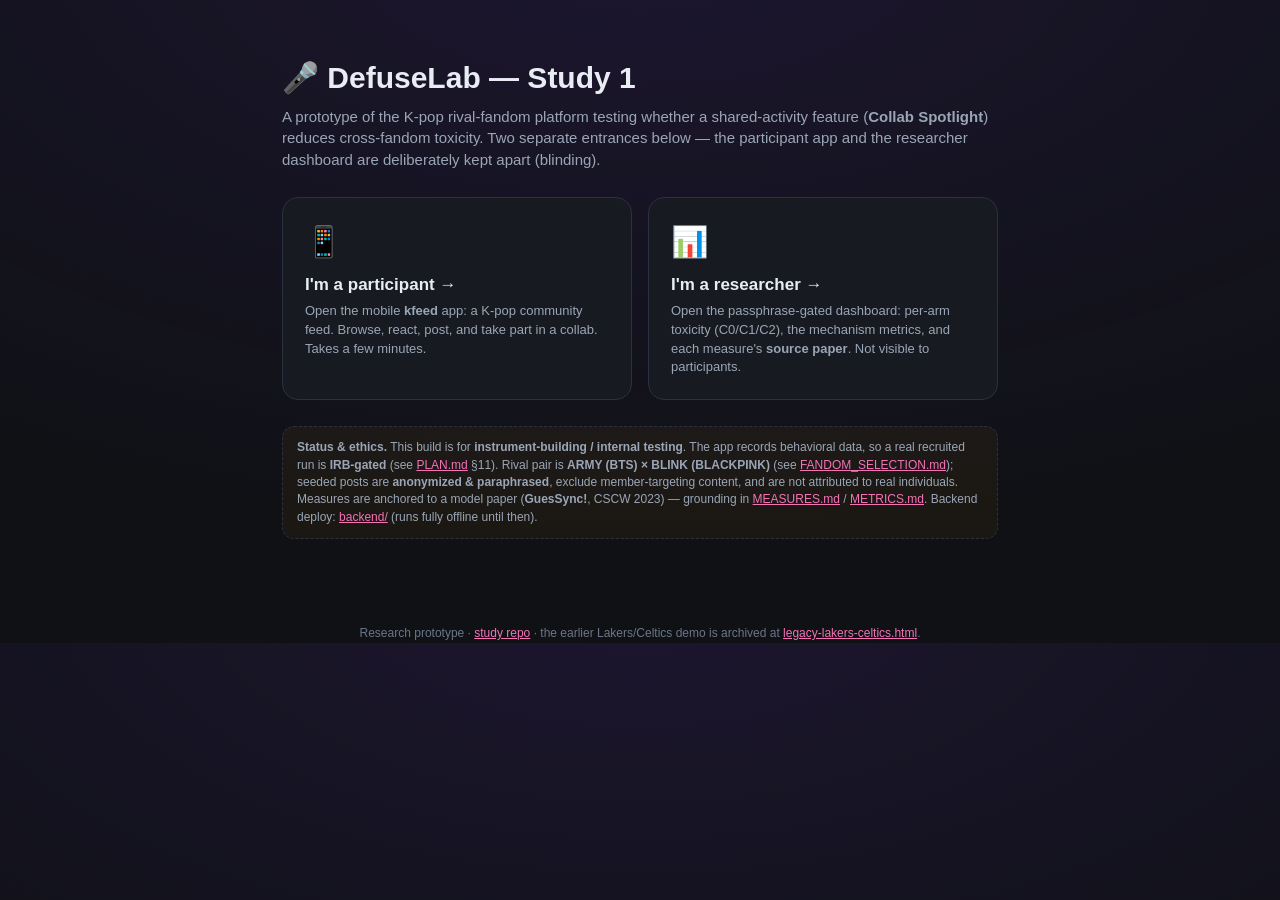
==== commit 7e6092e1: "UI fixes + switch to real ARMY/BLINK fandoms - Like feedback: heart now fills ♡→♥, turns red, and po" ====
--- a/index.html
+++ b/index.html
@@ -31,8 +31,9 @@
   <div class="note">
     <b>Status &amp; ethics.</b> This build is for <b>instrument-building / internal testing</b>. The app
     records behavioral data, so a real recruited run is <b>IRB-gated</b> (see <a href="PLAN.md">PLAN.md</a> §11).
-    Fandoms <b>AURORA</b> &amp; <b>NOVA</b> are fictional placeholders (real pair is an open decision —
-    see <a href="FANDOM_SELECTION.md">FANDOM_SELECTION.md</a>). Measures are anchored to a model paper
+    Rival pair is <b>ARMY (BTS) × BLINK (BLACKPINK)</b> (see <a href="FANDOM_SELECTION.md">FANDOM_SELECTION.md</a>);
+    seeded posts are <b>anonymized &amp; paraphrased</b>, exclude member-targeting content, and are not
+    attributed to real individuals. Measures are anchored to a model paper
     (<b>GuesSync!</b>, CSCW 2023) — grounding in <a href="MEASURES.md">MEASURES.md</a> / <a href="METRICS.md">METRICS.md</a>.
     Backend deploy: <a href="backend/README.md">backend/</a> (runs fully offline until then).
   </div>
--- a/assets/ui.css
+++ b/assets/ui.css
@@ -1,7 +1,8 @@
 /* DefuseLab shared styles — mobile tester app (Threads/X) + researcher dashboard.
-   Reuses the AURORA(purple) / NOVA(cyan) / K-pop-gold palette from the original demo. */
+   Palette: ARMY(purple) / BLINK(pink) / K-pop-gold. */
 :root{
-  --aur1:#7c3aed; --aur2:#a855f7; --nov1:#0e7490; --nov2:#22d3ee; --kpf:#f59e0b;
+  /* ARMY (BTS) = purple · BLINK (BLACKPINK) = pink · K-pop accent = gold */
+  --aur1:#7c3aed; --aur2:#a855f7; --nov1:#be185d; --nov2:#f472b6; --kpf:#f59e0b;
   --bg:#0f1115; --panel:#171a21; --panel2:#1f242e; --line:#2a3140;
   --txt:#e8edf4; --mut:#9aa6b6; --mut2:#6b7688;
   --hot:#ef4444; --warm:#f59e0b; --cool:#22c55e; --good:#34d399;
@@ -27,14 +28,17 @@
 
 /* ================================================================= PHONE */
 .phone{
-  max-width:440px;margin:0 auto;min-height:100vh;position:relative;
+  max-width:440px;margin:0 auto;height:100vh;height:100dvh;position:relative;
   background:var(--bg);border-left:1px solid var(--line);border-right:1px solid var(--line);
   display:flex;flex-direction:column;overflow:hidden;
 }
 @media(min-width:520px){
-  .phone{min-height:calc(100vh - 32px);margin:16px auto;border:1px solid var(--line);
+  .phone{height:min(900px, calc(100vh - 32px));margin:16px auto;border:1px solid var(--line);
     border-radius:28px;box-shadow:0 30px 80px rgba(0,0,0,.5);overflow:hidden}
 }
+/* pinned action footer so the primary button is always visible inside the frame */
+.appfoot{flex:0 0 auto;padding:12px 16px 16px;border-top:1px solid var(--line);background:var(--panel)}
+.appfoot .dots{padding:0 0 10px}
 .appbar{
   position:sticky;top:0;z-index:20;display:flex;align-items:center;gap:10px;
   padding:14px 16px;background:rgba(15,17,21,.86);backdrop-filter:blur(8px);
@@ -89,21 +93,25 @@
 .post{display:flex;gap:12px;padding:14px 16px;border-bottom:1px solid var(--line);animation:fade .28s ease}
 @keyframes fade{from{opacity:0;transform:translateY(6px)}to{opacity:1;transform:none}}
 .av{width:40px;height:40px;border-radius:50%;flex:0 0 40px;display:flex;align-items:center;justify-content:center;font-weight:800;font-size:14px;color:#fff}
-.av.AUR{background:linear-gradient(135deg,var(--aur1),var(--aur2))}
-.av.NOV{background:linear-gradient(135deg,var(--nov1),var(--nov2))}
+.av.ARMY{background:linear-gradient(135deg,var(--aur1),var(--aur2))}
+.av.BLINK{background:linear-gradient(135deg,var(--nov1),var(--nov2))}
 .av.YOU{background:linear-gradient(135deg,#334155,#475569)}
 .post .body{flex:1;min-width:0}
 .post .top{display:flex;align-items:center;gap:7px;margin-bottom:2px;flex-wrap:wrap}
 .post .name{font-weight:700;font-size:14px}
 .post .handle{color:var(--mut);font-size:12px}
 .flair{font-size:10px;font-weight:800;padding:1px 7px;border-radius:999px;letter-spacing:.3px}
-.flair.AUR{background:rgba(124,58,237,.30);color:#d9b3ff;border:1px solid var(--aur1)}
-.flair.NOV{background:rgba(14,116,144,.40);color:#a5f3fc;border:1px solid var(--nov2)}
+.flair.ARMY{background:rgba(124,58,237,.30);color:#d9b3ff;border:1px solid var(--aur1)}
+.flair.BLINK{background:rgba(190,24,93,.34);color:#fbcfe8;border:1px solid var(--nov2)}
 .post .text{font-size:14.5px;white-space:pre-wrap;word-wrap:break-word}
 .actions{display:flex;gap:22px;margin-top:8px;color:var(--mut);font-size:12px}
 .actions button{background:none;color:var(--mut);display:flex;align-items:center;gap:5px;padding:2px}
 .actions button:hover{color:var(--txt)}
+.actions .heart{display:inline-block;transition:transform .15s ease}
 .actions .liked{color:#fb7185}
+.actions .liked .heart{color:#fb7185}
+.actions .heart.pop{animation:pop .3s ease}
+@keyframes pop{0%{transform:scale(1)}40%{transform:scale(1.4)}100%{transform:scale(1)}}
 
 /* ---- Collab Spotlight card ---- */
 .collab{margin:14px 16px;border:1px solid var(--kpf);border-radius:var(--radius);
@@ -115,7 +123,9 @@
 .collab .steps i.on{background:var(--kpf)}
 .collab .steps i.done{background:var(--good)}
 .contrib{display:flex;gap:9px;align-items:flex-start;font-size:13px;padding:7px 0}
-.contrib .cav{width:26px;height:26px;border-radius:50%;flex:0 0 26px;display:flex;align-items:center;justify-content:center;font-size:11px;font-weight:800;color:#fff}
+.contrib .cav{width:26px;height:26px;border-radius:50%;flex:0 0 26px;display:flex;align-items:center;justify-content:center;font-size:11px;font-weight:800;color:#fff;background:linear-gradient(135deg,#475569,#64748b)}
+.contrib .cav.ARMY{background:linear-gradient(135deg,var(--aur1),var(--aur2))}
+.contrib .cav.BLINK{background:linear-gradient(135deg,var(--nov1),var(--nov2))}
 .contrib b{color:var(--txt)}
 .wait{display:flex;gap:8px;align-items:center;font-size:12.5px;color:var(--mut);font-style:italic;padding:8px 0}
 .spin{width:14px;height:14px;border:2px solid var(--line);border-top-color:var(--kpf);border-radius:50%;animation:spin .8s linear infinite}
@@ -123,7 +133,7 @@
 .sysnote{font-size:11px;color:var(--mut);background:rgba(148,163,184,.10);border:1px dashed var(--line);border-radius:10px;padding:8px 10px;margin:6px 0}
 .artifact{margin-top:8px;padding:11px 12px;border-radius:12px;background:rgba(52,211,153,.10);border:1px solid var(--good);font-weight:700;font-size:13.5px}
 .artifact .flairs{font-size:10px;font-weight:800;display:block;margin-top:5px}
-.artifact .fa{color:#d9b3ff}.artifact .fn{color:#a5f3fc}
+.artifact .fa{color:#d9b3ff}.artifact .fn{color:#fbcfe8}
 .share-row{margin-top:8px;display:flex;align-items:center;gap:8px}
 .share-line{font-size:12px;color:var(--good);margin-top:6px}
 
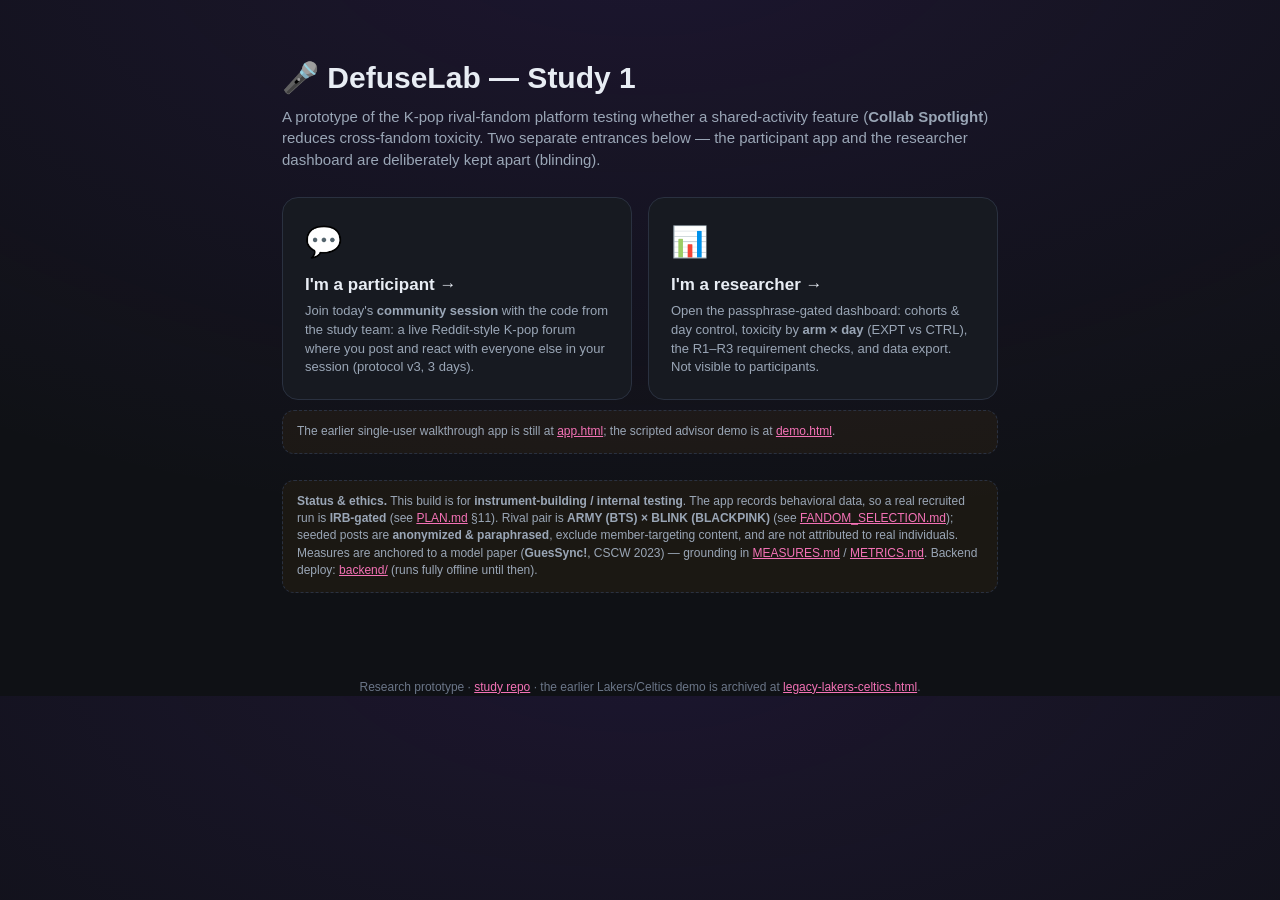
==== commit bb5074f2: "Deployable v3 study platform: cohort backend + live multi-user participant app Upgrades the prototyp" ====
--- a/index.html
+++ b/index.html
@@ -4,7 +4,7 @@
 <meta charset="UTF-8" />
 <meta name="viewport" content="width=device-width, initial-scale=1.0" />
 <title>DefuseLab — Study 1 (K-pop · Collab Spotlight)</title>
-<link rel="stylesheet" href="assets/ui.css" />
+<link rel="stylesheet" href="assets/ui.css?v=3" />
 </head>
 <body>
 <div class="land">
@@ -14,18 +14,22 @@
     the participant app and the researcher dashboard are deliberately kept apart (blinding).</div>
 
   <div class="choose">
-    <a class="choice" href="app.html">
-      <div class="ic">📱</div>
+    <a class="choice" href="study.html">
+      <div class="ic">💬</div>
       <h3>I'm a participant →</h3>
-      <p>Open the mobile <b>kfeed</b> app: a K-pop community feed. Browse, react, post, and take part
-        in a collab. Takes a few minutes.</p>
+      <p>Join today's <b>community session</b> with the code from the study team: a live Reddit-style
+        K-pop forum where you post and react with everyone else in your session (protocol v3, 3 days).</p>
     </a>
     <a class="choice" href="dashboard.html">
       <div class="ic">📊</div>
       <h3>I'm a researcher →</h3>
-      <p>Open the passphrase-gated dashboard: per-arm toxicity (C0/C1/C2), the mechanism metrics, and
-        each measure's <b>source paper</b>. Not visible to participants.</p>
+      <p>Open the passphrase-gated dashboard: cohorts &amp; day control, toxicity by <b>arm × day</b>
+        (EXPT vs CTRL), the R1–R3 requirement checks, and data export. Not visible to participants.</p>
     </a>
+  </div>
+  <div class="note" style="margin-top:10px">
+    The earlier single-user walkthrough app is still at <a href="app.html">app.html</a>; the scripted
+    advisor demo is at <a href="demo.html">demo.html</a>.
   </div>
 
   <div class="note">
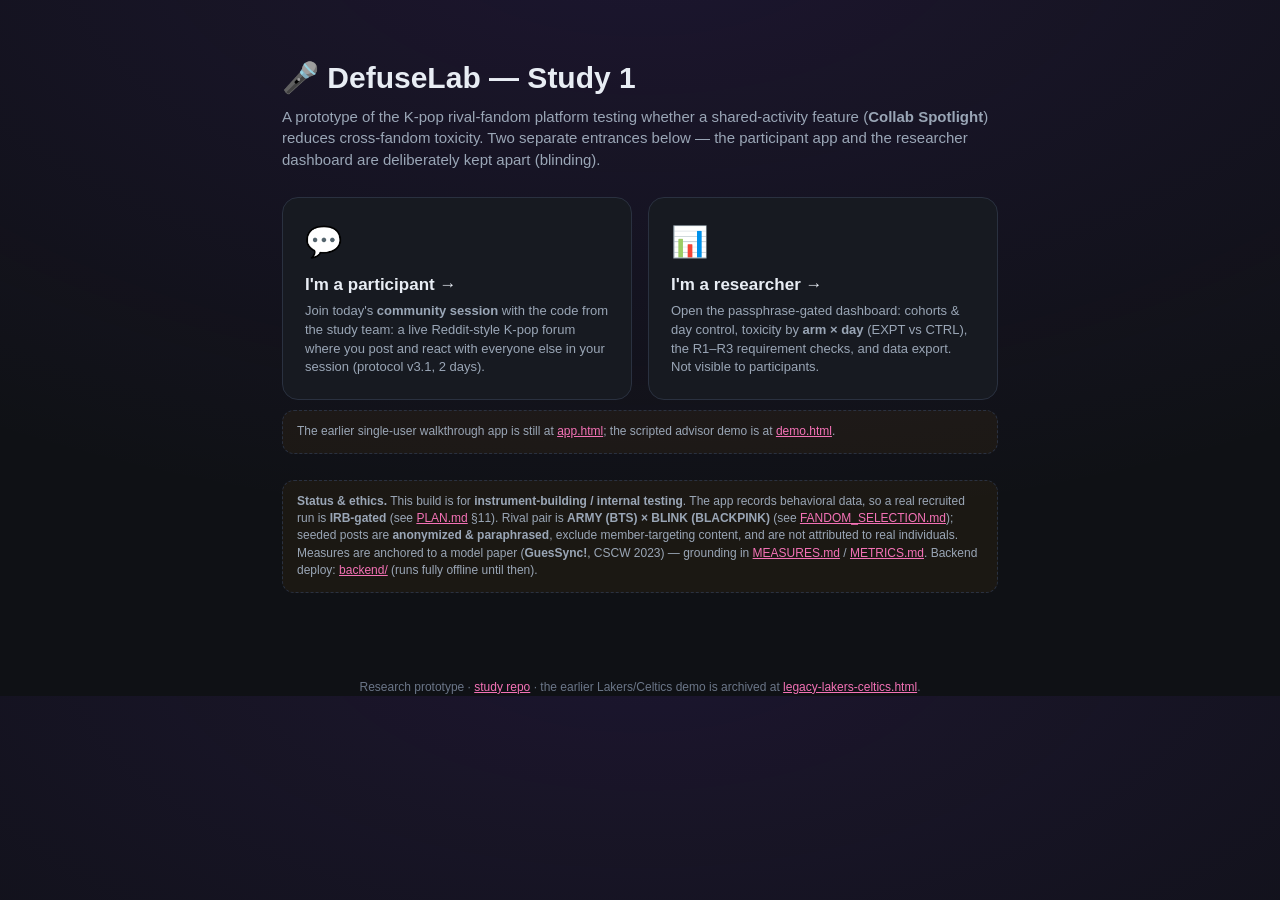
==== commit b468294f: "Two-day protocol with the feature inside Day 1; LLM merge as the design Both decisions turned out to" ====
--- a/index.html
+++ b/index.html
@@ -18,7 +18,7 @@
       <div class="ic">💬</div>
       <h3>I'm a participant →</h3>
       <p>Join today's <b>community session</b> with the code from the study team: a live Reddit-style
-        K-pop forum where you post and react with everyone else in your session (protocol v3, 3 days).</p>
+        K-pop forum where you post and react with everyone else in your session (protocol v3.1, 2 days).</p>
     </a>
     <a class="choice" href="dashboard.html">
       <div class="ic">📊</div>
